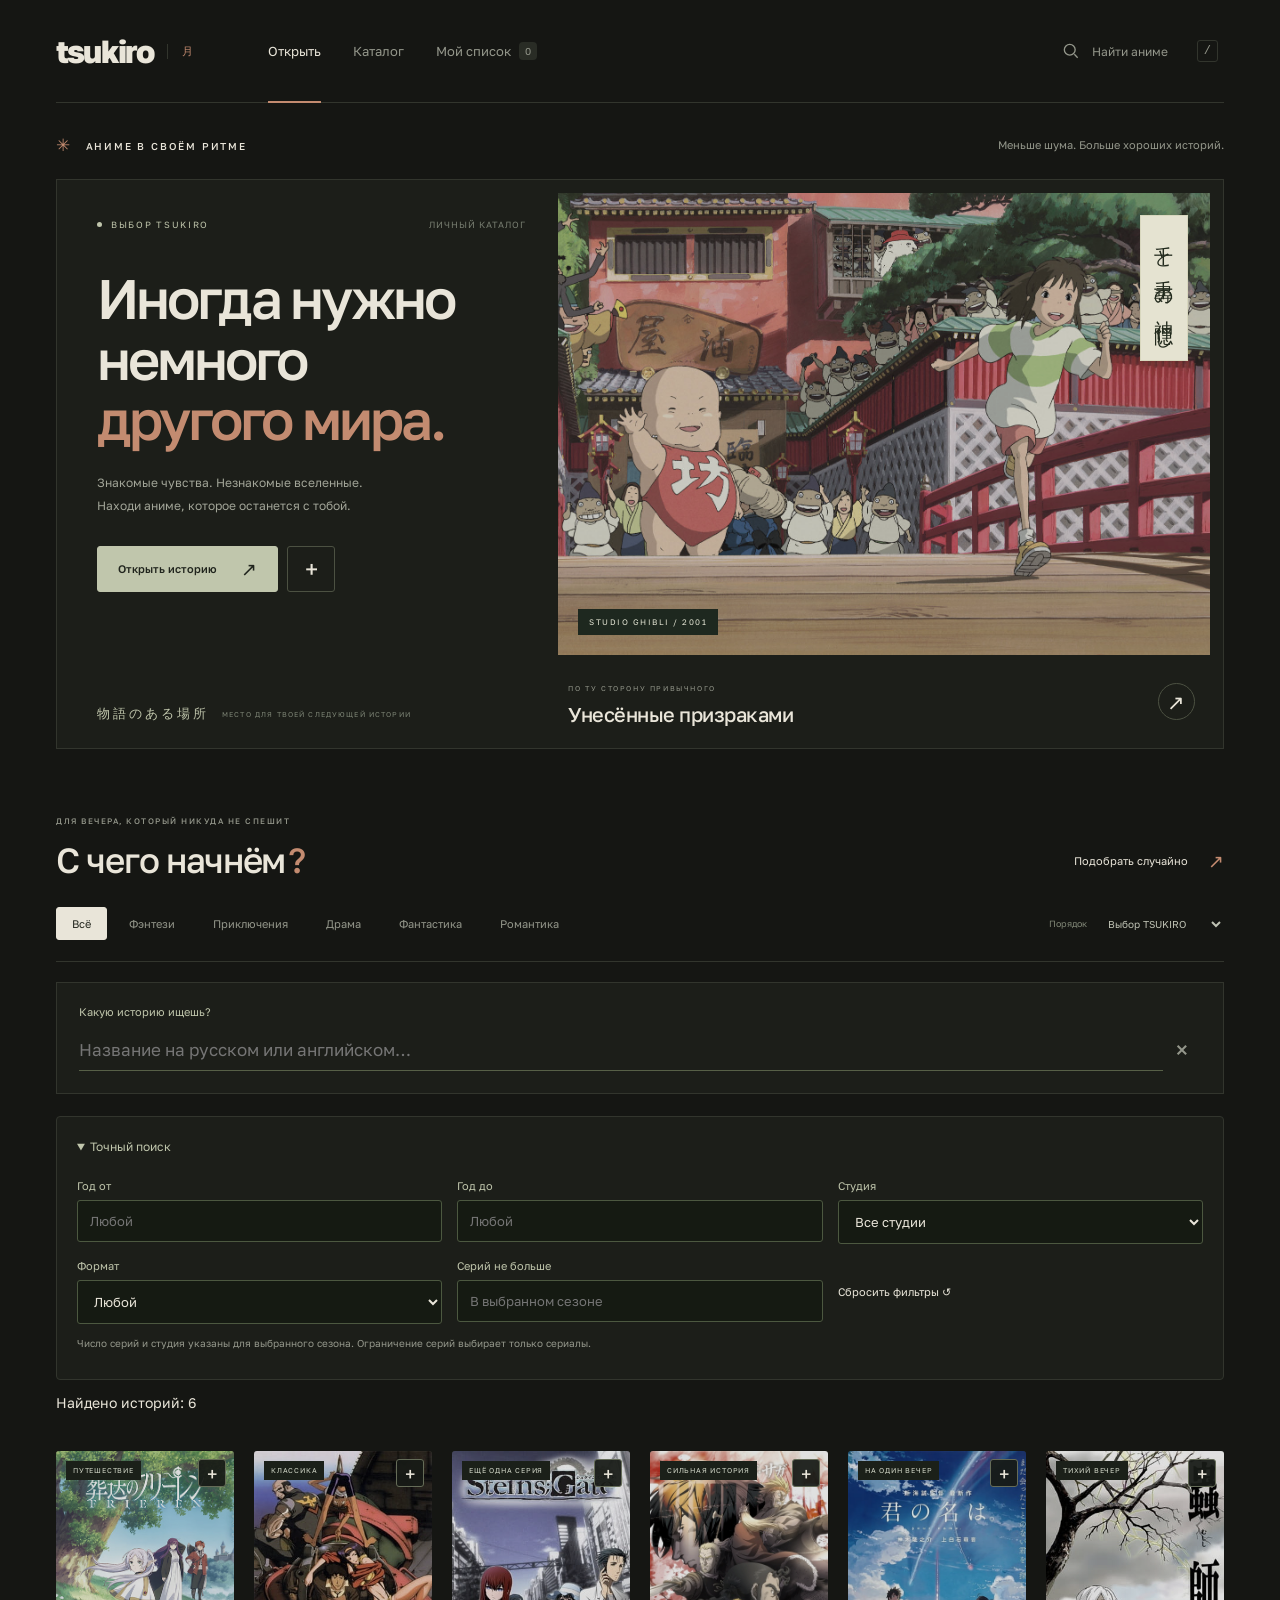
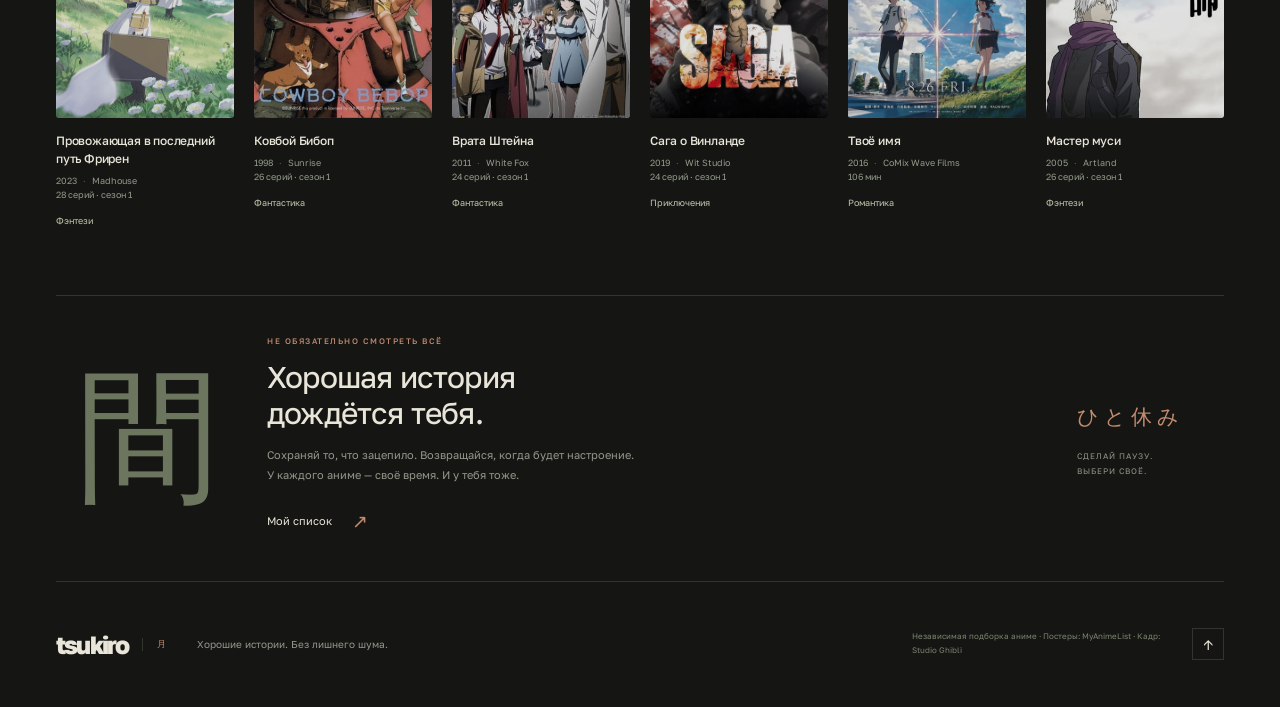
==== draft/index.html @ c8765a75 "Add standalone Tsukiro draft with library, filters and anime details" ====
<!doctype html>
<html lang="ru">
<!-- Tsukiro: автономный файл. CSS, JavaScript, шрифты и изображения встроены. -->
<head>
  <meta charset="UTF-8"><meta name="viewport" content="width=device-width, initial-scale=1">
  <meta name="theme-color" content="#151613">
  <title>Tsukiro — твоя следующая история</title>
  <meta name="description" content="Аниме в своём ритме. Открывай истории, выбирай по настроению и сохраняй то, к чему хочется вернуться.">
  <link rel="icon" href="[data-uri]" type="image/svg+xml">
  <style>
/* cyrillic-ext */
@font-face {
  font-family: 'Golos Text';
  font-style: normal;
  font-weight: 400 900;
  font-display: swap;
  src: url([data-uri]) format('woff2');
  unicode-range: U+0460-052F, U+1C80-1C8A, U+20B4, U+2DE0-2DFF, U+A640-A69F, U+FE2E-FE2F;
}
/* cyrillic */
@font-face {
  font-family: 'Golos Text';
  font-style: normal;
  font-weight: 400 900;
  font-display: swap;
  src: url([data-uri]) format('woff2');
  unicode-range: U+0301, U+0400-045F, U+0490-0491, U+04B0-04B1, U+2116;
}
/* latin-ext */
@font-face {
  font-family: 'Golos Text';
  font-style: normal;
  font-weight: 400 900;
  font-display: swap;
  src: url([data-uri]) format('woff2');
  unicode-range: U+0100-02BA, U+02BD-02C5, U+02C7-02CC, U+02CE-02D7, U+02DD-02FF, U+0304, U+0308, U+0329, U+1D00-1DBF, U+1E00-1E9F, U+1EF2-1EFF, U+2020, U+20A0-20AB, U+20AD-20C4, U+2113, U+2C60-2C7F, U+A720-A7FF;
}
/* latin */
@font-face {
  font-family: 'Golos Text';
  font-style: normal;
  font-weight: 400 900;
  font-display: swap;
  src: url([data-uri]) format('woff2');
  unicode-range: U+0000-00FF, U+0131, U+0152-0153, U+02BB-02BC, U+02C6, U+02DA, U+02DC, U+0304, U+0308, U+0329, U+2000-206F, U+20AC, U+2122, U+2191, U+2193, U+2212, U+2215, U+FEFF, U+FFFD;
}

:root{color-scheme:dark;--bg:#151613;--panel:#1c1e19;--cream:#e9e5d9;--muted:#94978b;--line:#32352d;--accent:#c38b70;--sage:#c0c6ac}*{box-sizing:border-box}html{scroll-behavior:smooth;scroll-padding-top:28px}body{margin:0;background:var(--bg);color:var(--cream);font-family:'Golos Text',Arial,sans-serif;font-size:14px;-webkit-font-smoothing:antialiased}button,input,select{font:inherit}button,a,input,select{-webkit-tap-highlight-color:transparent}button,a{touch-action:manipulation}button{cursor:pointer}a{color:inherit;text-decoration:none}button{color:inherit}button:disabled{cursor:default}button:focus-visible,a:focus-visible,input:focus-visible,select:focus-visible{outline:2px solid var(--accent);outline-offset:5px}button{border:0}svg{width:20px;height:20px}.wrap{width:min(1400px,calc(100% - 112px));margin-inline:auto}.header{height:103px;display:flex;align-items:center;gap:74px;border-bottom:1px solid var(--line)}.logo{font-size:32px;font-weight:800;letter-spacing:-1.8px;display:inline-flex;align-items:center;gap:14px;white-space:nowrap}.logo-mark{font-size:11px;letter-spacing:1px;color:var(--accent);border-left:1px solid var(--line);padding-left:14px;font-weight:400}.header nav{display:flex;gap:32px;height:100%;align-items:center}.nav-link{height:100%;display:flex;align-items:center;gap:8px;position:relative;color:var(--muted);font-size:13px}.nav-link.active{color:var(--cream)}.nav-link.active:after{content:'';height:2px;background:var(--accent);position:absolute;bottom:-1px;left:0;right:0}.nav-link:hover{color:var(--cream)}#saved-count{font-size:10px;min-width:18px;height:18px;background:#292c25;display:grid;place-items:center;border-radius:4px}.search-trigger{margin-left:auto;background:none;color:var(--muted);display:flex;align-items:center;gap:11px;font-size:12px}.search-trigger kbd{font:12px monospace;padding:3px 6px;border:1px solid var(--line);border-radius:3px;margin-left:18px}.intro{display:flex;justify-content:space-between;align-items:center;padding:31px 0 24px}.eyebrow{font-size:10px;letter-spacing:1.8px;font-weight:500;margin:0}.small-star{color:var(--accent);font-size:17px;vertical-align:-1px;margin-right:9px}.intro-aside{font-size:11px;color:var(--muted);margin:0}.hero{display:grid;grid-template-columns:43% 57%;border:1px solid var(--line);background:var(--panel);min-height:570px}.hero-copy{padding:39px 32px 25px 40px;display:flex;flex-direction:column}.hero-label{font-size:9px;letter-spacing:1.7px;display:flex;align-items:center;gap:9px;color:var(--sage)}.dot{width:5px;height:5px;background:var(--sage);border-radius:50%}.edition{margin-left:auto;color:#777d70;font-size:9px;letter-spacing:1px}h1{font-size:clamp(39px,4.35vw,67px);line-height:1.09;letter-spacing:-3.1px;font-weight:550;margin:38px 0 22px}h1 em{font-style:normal;color:var(--accent);white-space:nowrap}.hero-desc{font-size:12px;line-height:1.9;color:#a2a598;margin:0 0 28px}.hero-actions{display:flex;gap:9px}.button{display:inline-flex;align-items:center;justify-content:center;gap:24px;padding:15px 20px;border:1px solid #4c5142;background:transparent;font-size:11px;font-weight:550;border-radius:3px;min-height:46px;transition:background .18s,transform .18s}.button:hover{background:#303429}.button.primary{background:var(--sage);color:#20241d;border-color:var(--sage)}.button.primary:hover{background:#d2d8c1;transform:translateY(-1px)}.button span{font-size:19px;font-weight:400;line-height:0}.button.square{width:48px;padding:0;font-size:24px;font-weight:400}.save-button.saved{color:var(--sage);border-color:var(--sage);background:#292f23}.hero-foot{margin-top:auto;padding-top:34px;display:flex;align-items:center;gap:13px;color:#7e8576;font-size:7px;letter-spacing:1.15px}.vertical-jp{color:var(--sage);font-size:13px;letter-spacing:3px;white-space:nowrap}.hero-art{padding:13px 13px 0 0;min-width:0;display:flex;flex-direction:column}.art-frame{position:relative;flex:1;min-height:405px;overflow:hidden;background:#3e4c36}.art-frame>img{width:100%;height:100%;position:absolute;inset:0;object-fit:cover;object-position:61% center;filter:saturate(.66) brightness(.85)}.art-stamp{position:absolute;top:22px;right:22px;writing-mode:vertical-rl;font-family:serif;font-size:19px;letter-spacing:6px;padding:15px 10px;background:#e5e3d1;color:#222a1d;border:1px solid #d8d7be}.art-number{position:absolute;bottom:20px;left:20px;background:#1e281f;color:#e5e6d5;font-size:8px;padding:8px 11px;letter-spacing:1.5px}.feature-caption{min-height:93px;display:flex;align-items:center;justify-content:space-between;padding:17px 15px 17px 10px}.overline{font-size:7px;letter-spacing:1.6px;color:var(--muted)}.feature-caption h2{font-size:20px;letter-spacing:-.5px;font-weight:500;margin:8px 0 0}.round-button{width:37px;height:37px;border:1px solid #4c5142;border-radius:50%;background:transparent;font-size:21px}.round-button:hover{background:var(--sage);color:var(--bg)}.catalog-section{padding-top:67px;scroll-margin-top:20px}.section-heading{display:flex;align-items:flex-end;justify-content:space-between;gap:16px}.muted{color:var(--muted);font-size:8px;letter-spacing:1.5px}.section-heading h2{font-size:35px;letter-spacing:-1.3px;font-weight:500;margin:13px 0 0}.accent{color:var(--accent);margin-left:3px}.text-button{display:inline-flex;align-items:center;gap:20px;background:none;font-size:11px;padding:9px 0}.text-button span{font-size:19px;color:var(--accent)}.text-button:hover{color:var(--accent)}.catalog-tools{display:flex;align-items:center;justify-content:space-between;border-bottom:1px solid var(--line);padding:26px 0 21px;gap:15px}.filters{display:flex;gap:6px;flex-wrap:wrap}.filter{background:transparent;padding:9px 15px;border:1px solid transparent;color:var(--muted);font-size:11px;border-radius:3px}.filter:hover{color:var(--cream);background:#25281f}.filter.selected{background:var(--cream);color:#24271f;border-color:var(--cream)}.sort{color:#818777;font-size:9px;display:flex;align-items:center;gap:9px;white-space:nowrap}.sort select{color:#bfc2b4;background:var(--bg);border:0;font-size:10px;padding:8px;max-width:150px}.anime-grid{display:grid;grid-template-columns:repeat(6,minmax(0,1fr));gap:20px;padding-top:26px}.anime-card{min-width:0;position:relative}.poster-button{display:block;width:100%;padding:0;position:relative;overflow:hidden;aspect-ratio:2/3;background:#272b24;border-radius:3px;text-align:left}.poster-button img{width:100%;height:100%;object-fit:cover;display:block;filter:saturate(.73) brightness(.88);transition:filter .25s,transform .4s}.poster-button:hover img{filter:saturate(.95) brightness(1);transform:scale(1.035)}.poster-label{position:absolute;left:10px;top:10px;background:#1b2019;color:#d7dccd;padding:5px 7px;font-size:7px;letter-spacing:.8px;pointer-events:none}.card-save{position:absolute;right:8px;top:8px;width:28px;height:28px;background:#171b16eF;color:var(--cream);border:1px solid #656c58;border-radius:3px;font-size:19px;display:grid;place-items:center;line-height:1}.card-save.saved{background:var(--sage);color:var(--bg);border-color:var(--sage)}.card-title{display:block;background:none;padding:0;margin-top:14px;text-align:left;font-size:12px;line-height:1.5;font-weight:500;letter-spacing:-.2px}.card-title:hover{color:var(--accent)}.card-meta{margin:6px 0 0;color:#929989;font-size:9px;line-height:1.6}.card-meta span{margin:0 6px;color:#525b48}.slow-section{border-top:1px solid var(--line);border-bottom:1px solid var(--line);margin-top:65px;display:flex;align-items:center;padding:40px 20px;gap:47px}.slow-symbol{font-family:serif;font-size:144px;line-height:1;color:#6c765e;font-weight:400}.slow-copy .eyebrow{font-size:8px;color:var(--accent);letter-spacing:1.5px}.slow-copy h2{font-weight:450;font-size:30px;line-height:1.22;letter-spacing:-.8px;margin:13px 0}.slow-copy p:not(.eyebrow){color:var(--muted);font-size:11px;line-height:1.8}.slow-copy .text-button{margin-top:4px}.slow-note{margin-left:auto;font-size:8px;line-height:1.9;letter-spacing:1px;color:var(--muted);padding-right:20px}.slow-note span{display:block;color:var(--accent);font-size:21px;letter-spacing:5px;margin-bottom:12px}.footer{min-height:125px;display:flex;align-items:center;gap:30px}.footer .logo{font-size:25px}.footer .logo-mark{font-size:9px}.footer p{color:var(--muted);font-size:10px}.footer-note{margin-left:auto;font-size:8px;line-height:1.7;color:#7d8472;max-width:250px}.back-top{border:1px solid var(--line);width:32px;height:32px;display:grid;place-items:center}.search-panel{margin-top:20px;padding:22px;background:var(--panel);border:1px solid var(--line)}.search-panel label{display:block;font-size:11px;color:var(--sage);margin-bottom:10px}.search-field{display:flex}.search-field input{width:100%;min-width:0;background:transparent;color:var(--cream);border:0;border-bottom:1px solid #576047;padding:9px 0;font-size:17px}.search-field button{background:transparent;color:var(--muted);font-size:25px;padding:6px 12px}.empty-state{text-align:center;padding:55px 20px;color:var(--muted)}.empty-state>span{font-family:serif;font-size:40px;color:var(--accent)}.empty-state h3{font-size:21px;font-weight:500;color:var(--cream)}.empty-state p{font-size:13px;margin-bottom:25px}.sr-only{position:absolute;width:1px;height:1px;padding:0;margin:-1px;overflow:hidden;clip:rect(0,0,0,0);white-space:nowrap;border:0}dialog{padding:0;background:#20231c;color:var(--cream);border:1px solid #4c5540;border-radius:6px;width:min(800px,calc(100% - 32px));max-height:90dvh;overflow:auto}dialog::backdrop{background:#080b09dc;backdrop-filter:blur(5px)}.dialog-close{position:absolute;right:12px;top:12px;width:32px;height:32px;border-radius:50%;background:#151a12;color:var(--cream);font-size:24px;z-index:2}.detail-layout{display:grid;grid-template-columns:35% 65%}.detail-layout>img{width:100%;height:100%;min-height:450px;object-fit:cover}.detail-copy{padding:43px 30px 30px}.detail-copy .eyebrow{font-size:9px;color:var(--accent);line-height:1.8}.detail-copy h2{font-size:30px;letter-spacing:-1px;line-height:1.15;margin:16px 0 8px;font-weight:500}.detail-original{font-size:11px;color:var(--muted);margin-bottom:20px}.detail-genres{display:flex;gap:6px;flex-wrap:wrap}.detail-genres span{border:1px solid #49533d;border-radius:3px;padding:5px 7px;font-size:9px;color:var(--sage)}#detail-description{font-size:13px;line-height:1.85;color:#bcc2af}.detail-studio{font-size:10px;color:var(--muted);margin-bottom:24px}.detail-note{font-size:9px;line-height:1.6;color:var(--muted);margin:20px 0 0}.toast{position:fixed;bottom:28px;left:50%;transform:translate(-50%,20px);background:var(--cream);color:var(--bg);padding:13px 23px;border-radius:4px;font-size:12px;z-index:5;opacity:0;pointer-events:none;transition:opacity .2s,transform .2s;text-align:center;max-width:calc(100% - 32px);width:max-content}.toast.visible{opacity:1;transform:translate(-50%,0)}[hidden]{display:none!important}
@media(min-width:1600px){h1{font-size:67px}.hero{min-height:615px}.hero-copy{padding:45px}.art-frame{min-height:480px}}
@media(max-width:1150px){.wrap{width:calc(100% - 64px)}.header{gap:40px}.hero{grid-template-columns:45% 55%;min-height:525px}.hero-copy{padding:30px 24px}h1{font-size:45px;letter-spacing:-2px}.art-frame{min-height:390px}.anime-grid{gap:14px}.filter{padding-inline:10px}.sort>select{max-width:135px}.hero-foot{font-size:6px}.feature-caption h2{font-size:17px}}
@media(max-width:900px){.header{gap:30px;height:85px}.header nav{gap:22px}.search-trigger span,.search-trigger kbd{display:none}.hero{grid-template-columns:1fr 1fr;min-height:480px}.hero-copy{padding:26px 22px}h1{font-size:36px;letter-spacing:-1.7px;margin-top:34px}.hero-desc{font-size:11px}.hero-foot>span:last-child{display:none}.art-frame{min-height:365px}.feature-caption h2{font-size:14px}.art-stamp{font-size:15px;right:15px;top:15px}.feature-caption{padding:12px 5px}.overline{font-size:6px}.anime-grid{grid-template-columns:repeat(3,minmax(0,1fr));gap:27px 18px}.card-title{font-size:14px}.card-meta{font-size:10px}.sort{display:none}.catalog-section{padding-top:50px}.slow-note{display:none}.footer{gap:20px}.footer-note{font-size:7px;max-width:180px}}
@media(max-width:600px){.wrap{width:calc(100% - 36px)}.header{height:76px;gap:0;justify-content:space-between}.logo{font-size:27px;gap:8px}.logo-mark{font-size:8px;padding-left:8px}.header nav{gap:16px}.nav-link{font-size:10px;gap:5px}#saved-count{height:16px;min-width:16px;font-size:9px}.header .logo-mark{display:none}.search-trigger{margin-left:0;padding:6px}.search-trigger svg{width:18px}.intro{padding:24px 0 18px}.intro .eyebrow{font-size:8px;letter-spacing:1px}.intro-aside{display:none}.hero{display:flex;flex-direction:column;min-height:0}.hero-copy{padding:25px 25px 26px}.hero-label{font-size:8px}h1{font-size:48px;letter-spacing:-2.4px;line-height:1.05;margin:26px 0 20px}.hero-desc{font-size:12px;margin-bottom:23px}.hero-desc br{display:none}.hero-foot{display:none}.hero-art{padding:0 10px}.art-frame{min-height:260px;aspect-ratio:1.2;flex:none}.art-frame>img{object-position:65% center}.feature-caption{min-height:80px;padding-inline:6px}.feature-caption h2{font-size:16px;margin-top:6px}.overline{font-size:6px}.art-stamp{font-size:14px;padding:10px 7px;letter-spacing:4px}.art-number{font-size:6px;bottom:14px;left:14px}.catalog-section{padding-top:43px}.section-heading{align-items:center}.section-heading h2{font-size:29px}.section-heading .eyebrow{font-size:6px;letter-spacing:1px}.section-heading .text-button{font-size:0;gap:0}.section-heading .text-button span{border:1px solid var(--line);border-radius:50%;width:33px;height:33px;display:grid;place-items:center}.catalog-tools{padding:20px 0 16px}.filters{gap:3px}.filter{font-size:10px;padding:8px 9px}.anime-grid{grid-template-columns:repeat(2,minmax(0,1fr));gap:26px 14px;padding-top:21px}.card-title{font-size:12px}.card-meta{font-size:9px}.poster-label{font-size:6px;left:8px;top:9px}.slow-section{gap:20px;padding:30px 0;margin-top:44px}.slow-symbol{font-size:80px;align-self:flex-start;padding-top:30px}.slow-copy .eyebrow{font-size:6px;letter-spacing:1px}.slow-copy h2{font-size:26px}.slow-copy p:not(.eyebrow){font-size:10px}.slow-copy p br{display:none}.footer{padding-block:25px;gap:14px;min-height:130px;flex-wrap:wrap}.footer .logo{font-size:25px}.footer p{font-size:9px;margin-left:auto}.footer-note{order:3;max-width:260px;width:calc(100% - 45px);margin-left:0;font-size:8px}.back-top{order:4;margin-left:auto}.detail-layout{display:block}.detail-layout>img{height:200px;min-height:0;object-position:center 30%}.detail-copy{padding:25px}.detail-copy h2{font-size:27px}.detail-copy .button{width:100%}.search-field input{font-size:14px}.search-panel{padding:16px}}
@media(max-width:600px){h1{font-size:clamp(30px,9vw,48px)}}
@media(prefers-reduced-motion:reduce){html{scroll-behavior:auto}*,*::before,*::after{transition:none!important}}

@media(max-width:600px){.header .logo{font-size:25px;letter-spacing:-1.2px}}
  .advanced{margin-top:22px;border:1px solid var(--line);background:var(--panel);padding:17px 20px;border-radius:4px}.advanced summary{cursor:pointer;font-size:12px;color:var(--sage);padding:5px 0}.advanced summary span{font-size:10px;color:var(--muted);margin-left:10px}.advanced-grid{display:grid;grid-template-columns:repeat(3,minmax(0,1fr));gap:15px;margin-top:20px}label{font-size:11px;color:var(--sage)}.advanced label,.personal label{display:flex;flex-direction:column;gap:8px}input[type=number],.advanced select,.personal select,.random-content select,.personal textarea{background:#151a12;border:1px solid #4c5840;border-radius:3px;color:var(--cream);padding:12px;min-width:0;width:100%;font-size:13px}input,select,textarea{font:inherit}.field-help{font-size:10px;line-height:1.8;color:var(--muted)}.library-tabs{display:flex;flex-wrap:wrap;gap:7px;padding:22px 0 0}.library-tab{border:1px solid var(--line);padding:10px 13px;font-size:11px;border-radius:4px;background:none;color:var(--muted)}.library-tab.active{background:var(--sage);color:var(--bg);border-color:var(--sage)}.card-personal{display:flex;align-items:center;justify-content:space-between;gap:4px;margin-top:9px;font-size:9px;color:var(--sage);min-height:18px}.card-personal .personal-rating{color:var(--accent);white-space:nowrap}.card-note-mark{font-size:9px;color:var(--muted)}#detail-dialog{width:min(1030px,calc(100% - 32px));padding-bottom:25px}#detail-dialog .detail-layout{grid-template-columns:32% 68%}#detail-dialog .detail-layout>img{max-height:690px;object-position:50% 20%}.detail-copy{padding-top:35px}.detail-copy h2{font-size:31px}.personal{border-top:1px solid #4c5840;padding-top:17px;margin-top:22px}.personal h3,.detail-extra h3{font-size:17px;font-weight:500;margin:0 0 18px}.personal-selects{display:grid;grid-template-columns:1fr 1fr;gap:13px;margin-bottom:17px}.personal textarea{resize:vertical;min-height:100px;line-height:1.7}.note-meta{display:flex;justify-content:space-between;gap:10px;font-size:9px;line-height:1.6;color:var(--muted);margin-top:8px}.detail-extra{border-top:1px solid #4c5840;margin:0 30px;padding-top:26px;display:grid;grid-template-columns:1fr 1.1fr;gap:30px}.characters{display:grid;gap:10px}.character{padding:12px;border:1px solid #3e4934;border-radius:3px}.character strong{font-size:12px;font-weight:500;display:block;margin-bottom:6px}.character p{font-size:11px;color:var(--muted);margin:0;line-height:1.7}.detail-extra ol{font-size:12px;line-height:1.9;padding-left:19px;margin-top:16px}.detail-extra li{padding-left:3px;margin-bottom:12px}#detail-dialog>.detail-note{margin:24px 30px 0}#random-dialog{width:min(650px,calc(100% - 32px))}.random-content{padding:40px 30px 30px}.random-content h2{font-size:30px;font-weight:500;letter-spacing:-.7px;margin:16px 0}.random-content .eyebrow{font-size:8px;color:var(--accent)}.random-grid{grid-template-columns:1fr 1fr;margin-bottom:22px}.random-grid label{display:flex;flex-direction:column;gap:8px}.check-label{display:flex;align-items:center;gap:10px;margin-top:15px;line-height:1.6;font-size:12px}.check-label input{accent-color:var(--sage);width:17px;height:17px;flex-shrink:0}.random-count{font-size:12px;line-height:1.8;margin:25px 0;color:var(--sage)}.random-actions{display:flex;gap:20px;align-items:center;flex-wrap:wrap}.button:disabled{opacity:.45;transform:none!important}.mobile-nav{display:none}.catalog-section:focus{outline:none}.filter-warning{color:var(--accent)}@media(max-width:850px){.advanced-grid{grid-template-columns:1fr 1fr}#detail-dialog .detail-layout{grid-template-columns:1fr 1.7fr}.detail-copy{padding:30px 23px}.detail-copy h2{font-size:26px}.personal-selects{grid-template-columns:1fr}.detail-extra{margin:0 23px;gap:24px}}@media(max-width:600px){body{padding-bottom:calc(78px + env(safe-area-inset-bottom))}.header nav{display:none}.header{justify-content:space-between;min-height:72px;height:72px}.search-trigger{margin-left:auto}.mobile-nav{position:fixed;bottom:0;left:0;right:0;z-index:4;display:grid;grid-template-columns:repeat(4,1fr);border-top:1px solid #4a553d;background:#1c2118;padding:8px 8px calc(8px + env(safe-area-inset-bottom));min-height:65px}.mobile-nav a,.mobile-nav button{font-size:10px;line-height:1.4;padding:4px;color:#a8b399;background:none;border:0;display:flex;flex-direction:column;align-items:center;justify-content:center;gap:4px;min-height:48px}.mobile-nav span{font-size:22px;line-height:1}.mobile-nav .active{color:var(--cream);background:#2b3523;border-radius:4px}.advanced{padding:13px}.advanced-grid{gap:12px}.advanced-grid .text-button{font-size:10px}input[type=number],.advanced select,.personal select,.random-content select,.personal textarea{font-size:16px;min-height:44px}.search-field input{font-size:16px}.library-tabs{flex-wrap:nowrap;overflow-x:auto;padding-bottom:8px;scrollbar-width:thin}.library-tab{white-space:nowrap;flex-shrink:0;min-height:42px}.anime-card .card-save{width:36px;height:36px;font-size:23px}.card-personal{font-size:9px;flex-wrap:wrap}#detail-dialog .detail-layout{display:block}#detail-dialog .detail-layout>img{height:230px;min-height:0;object-position:center 30%}.personal-selects{grid-template-columns:1fr 1fr}.detail-copy{padding:25px 20px}.detail-extra{grid-template-columns:1fr;margin:0 20px;gap:25px}.detail-copy h2{font-size:28px}.dialog-close{width:40px;height:40px;font-size:28px}.random-content{padding:40px 22px 25px}.random-content h2{font-size:27px}.random-grid{gap:13px}.random-grid label{font-size:10px}.random-actions .button{width:100%}.random-actions .text-button{width:100%;justify-content:center}.toast{bottom:calc(85px + env(safe-area-inset-bottom));z-index:20}.footer{padding-bottom:20px}.hero-actions .button{min-height:48px}.section-heading .text-button{font-size:0}}

</style>

</head>
<body>
  <header class="header wrap">
    <a href="#" class="logo" aria-label="TSUKIRO — на главную">tsukiro<span class="logo-mark">月</span></a>
    <nav aria-label="Основная навигация"><a href="#discover" class="nav-link active" data-nav="discover">Открыть</a><a href="#catalog" class="nav-link" data-nav="catalog">Каталог</a><a href="#saved" class="nav-link" data-nav="saved">Мой список <span id="saved-count">0</span></a></nav>
    <button class="search-trigger" id="open-search" aria-label="Поиск по каталогу"><svg viewBox="0 0 24 24" fill="none" stroke="currentColor" stroke-width="1.6"><circle cx="10.5" cy="10.5" r="6.5"/><path d="m16 16 4 4"/></svg><span>Найти аниме</span><kbd>/</kbd></button>
  </header>
  <main class="wrap">
    <section class="intro" id="discover"><p class="eyebrow"><span class="small-star">✳</span> АНИМЕ В СВОЁМ РИТМЕ</p><p class="intro-aside">Меньше шума. Больше хороших историй.</p></section>
    <section class="hero" aria-labelledby="hero-title">
      <div class="hero-copy"><div class="hero-label"><span class="dot"></span> ВЫБОР TSUKIRO <span class="edition">ЛИЧНЫЙ КАТАЛОГ</span></div><h1 id="hero-title">Иногда нужно<br>немного<br><em>другого мира.</em></h1><p class="hero-desc">Знакомые чувства. Незнакомые вселенные.<br>Находи аниме, которое останется с тобой.</p><div class="hero-actions"><button class="button primary" data-detail="spirited">Открыть историю <span>↗</span></button><button class="button square save-button" data-save="spirited" aria-label="Сохранить «Унесённые призраками»" aria-pressed="false">+</button></div><div class="hero-foot"><span class="vertical-jp" lang="ja">物語のある場所</span><span>МЕСТО ДЛЯ ТВОЕЙ СЛЕДУЮЩЕЙ ИСТОРИИ</span></div></div>
      <div class="hero-art"><div class="art-frame"><img id="hero-image" alt="Тихиро бежит по красному мосту в мире духов" fetchpriority="high"><span class="art-stamp" lang="ja">千と千尋の神隠し</span><span class="art-number">STUDIO GHIBLI / 2001</span></div><div class="feature-caption"><div><span class="overline">ПО ТУ СТОРОНУ ПРИВЫЧНОГО</span><h2>Унесённые призраками</h2></div><button class="round-button" data-detail="spirited" aria-label="Об аниме «Унесённые призраками»">↗</button></div></div>
    </section>
    <section class="catalog-section" id="catalog" aria-labelledby="catalog-title">
      <div class="section-heading"><div><p class="eyebrow muted" id="catalog-eyebrow">ДЛЯ ВЕЧЕРА, КОТОРЫЙ НИКУДА НЕ СПЕШИТ</p><h2 id="catalog-title">С чего начнём<span class="accent">?</span></h2></div><button class="text-button" id="random-pick">Подобрать случайно <span>↗</span></button></div>
      <div class="catalog-tools"><div class="filters" role="group" aria-label="Фильтр по жанрам"><button class="filter selected" data-filter="all" aria-pressed="true">Всё</button><button class="filter" data-filter="Фэнтези" aria-pressed="false">Фэнтези</button><button class="filter" data-filter="Приключения" aria-pressed="false">Приключения</button><button class="filter" data-filter="Драма" aria-pressed="false">Драма</button><button class="filter" data-filter="Фантастика" aria-pressed="false">Фантастика</button><button class="filter" data-filter="Романтика" aria-pressed="false">Романтика</button></div><label class="sort">Порядок <select id="sort" aria-label="Сортировка каталога"><option value="editorial">Выбор TSUKIRO</option><option value="newest">Сначала новые</option><option value="oldest">Сначала классика</option><option value="title">По алфавиту</option></select></label></div>
      <div class="search-panel" id="search-panel"><label for="search">Какую историю ищешь?</label><div class="search-field"><input id="search" type="search" placeholder="Название на русском или английском…" autocomplete="off"><button id="close-search" aria-label="Закрыть и очистить поиск">×</button></div></div>
<details class="advanced" open><summary>Точный поиск <span id="active-filters"></span></summary><div class="advanced-grid"><label>Год от<input type="number" id="year-from" min="1900" max="2100" placeholder="Любой"></label><label>Год до<input type="number" id="year-to" min="1900" max="2100" placeholder="Любой"></label><label>Студия<select id="studio"><option value="">Все студии</option></select></label><label>Формат<select id="format"><option value="">Любой</option><option>Сериал</option><option>Фильм</option></select></label><label>Серий не больше<input type="number" id="max-episodes" min="1" max="2000" placeholder="В выбранном сезоне"></label><button class="text-button" id="clear-all">Сбросить фильтры ↺</button></div><p class="field-help" id="filter-warning" role="status">Серии и студия указаны для выбранного сезона.</p></details><div class="library-tabs" id="library-tabs" role="group" aria-label="Статусы просмотра" hidden></div>
      <p id="result-count" class="sr-only" role="status"></p><div class="anime-grid" id="anime-grid"></div>
      <div class="empty-state" id="empty-state" hidden><span>余白</span><h3 id="empty-title">Пока ничего не нашлось</h3><p id="empty-text">Попробуй другое название или жанр.</p><button class="button" id="reset-filters">Показать всё</button></div>
    </section>
    <section class="slow-section" id="slow-section"><div class="slow-symbol" aria-hidden="true">間</div><div class="slow-copy"><p class="eyebrow">НЕ ОБЯЗАТЕЛЬНО СМОТРЕТЬ ВСЁ</p><h2>Хорошая история<br>дождётся тебя.</h2><p>Сохраняй то, что зацепило. Возвращайся, когда будет настроение.<br>У каждого аниме — своё время. И у тебя тоже.</p><a href="#saved" class="text-button">Мой список <span>↗</span></a></div><div class="slow-note"><span>ひと休み</span>СДЕЛАЙ ПАУЗУ.<br>ВЫБЕРИ СВОЁ.</div></section>
  </main>
  <footer class="footer wrap"><a href="#" class="logo">tsukiro<span class="logo-mark">月</span></a><p>Хорошие истории. Без лишнего шума.</p><span class="footer-note">Независимая подборка аниме · Постеры: MyAnimeList · Кадр: Studio Ghibli</span><a href="#" class="back-top" aria-label="Наверх">↑</a></footer>
<dialog id="detail-dialog" aria-labelledby="detail-title"><button class="dialog-close" id="close-detail" aria-label="Закрыть описание">×</button><div class="detail-layout"><img id="detail-image" alt=""><div class="detail-copy"><p class="eyebrow" id="detail-meta"></p><h2 id="detail-title"></h2><p class="detail-original" id="detail-original"></p><div class="detail-genres" id="detail-genres"></div><p id="detail-description"></p><p class="detail-studio" id="detail-studio"></p><div class="personal"><h3>Твоя история с этим аниме</h3><div class="personal-selects"><label>Статус<select id="detail-status"><option value="">Не в списке</option><option value="planned">Хочу посмотреть</option><option value="watching">Смотрю</option><option value="completed">Просмотрено</option><option value="dropped">Брошено</option></select></label><label>Моя оценка<select id="detail-rating"><option value="0">Без оценки</option><option value="1">1 / 10</option><option value="2">2 / 10</option><option value="3">3 / 10</option><option value="4">4 / 10</option><option value="5">5 / 10</option><option value="6">6 / 10</option><option value="7">7 / 10</option><option value="8">8 / 10</option><option value="9">9 / 10</option><option value="10">10 / 10</option></select></label></div><label>Личная заметка<textarea id="detail-note" maxlength="2000" rows="4" placeholder="Что зацепило? О чём хочется вспомнить позже?"></textarea></label><div class="note-meta"><span id="note-save-state" role="status">Заметка сохраняется автоматически</span><span id="note-count">0 / 2000</span></div><p class="field-help">Оценка и заметка добавят тайтл в «Хочу посмотреть», если его ещё нет в списке. Данные хранятся в этом браузере.</p></div></div></div><div class="detail-extra"><section><h3>Персонажи</h3><div id="detail-characters" class="characters"></div></section><section><h3>Сезоны и порядок просмотра</h3><p class="field-help">Маршрут по указанным произведениям; описание без сюжетных спойлеров.</p><ol id="detail-order"></ol><p id="detail-order-note" class="field-help"></p></section></div><p class="detail-note">Tsukiro помогает выбирать истории. Видеоплеера на сайте нет.</p></dialog>
<dialog id="random-dialog" aria-labelledby="random-title"><button class="dialog-close" id="close-random" aria-label="Закрыть случайный выбор">×</button><div class="random-content"><p class="eyebrow">ПУСТЬ ИСТОРИЯ НАЙДЁТ ТЕБЯ</p><h2 id="random-title">Случайность с характером.</h2><p class="field-help">Учитываются текущий поиск, фильтры каталога и раздел «Мой список», если он открыт.</p><div class="advanced-grid random-grid"><label>Формат<select id="random-format"><option value="">Любой</option><option>Сериал</option><option>Фильм</option></select></label><label>Жанр<select id="random-genre"><option value="">Любой</option></select></label><label>Сериал до N серий<input id="random-episodes" type="number" min="1" max="2000" placeholder="Без ограничения"></label><label>Фильм до N минут<input id="random-minutes" type="number" min="1" max="1000" placeholder="Без ограничения"></label></div><label class="check-label"><input type="checkbox" id="random-unseen" checked> Исключить просмотренное и брошенное</label><label class="check-label"><input type="checkbox" id="random-planned"> Только «Хочу посмотреть»</label><p class="random-count" id="random-count" role="status"></p><div class="random-actions"><button class="button primary" id="random-go">Найти историю ↗</button><button class="text-button" id="random-reset">Сбросить условия</button></div></div></dialog>
  <div class="toast" id="toast" role="status"></div>

<nav class="mobile-nav" aria-label="Мобильная навигация"><a href="#discover" data-mobile="discover"><span aria-hidden="true">⌂</span>Главная</a><a href="#catalog" data-mobile="catalog"><span aria-hidden="true">▦</span>Каталог</a><a href="#saved" data-mobile="saved"><span aria-hidden="true">♡</span>Мой список</a><button id="mobile-random"><span aria-hidden="true">⚄</span>Случайно</button></nav><script>
'use strict';
const anime=[{"id":"frieren","title":"Провожающая в последний путь Фрирен","original":"Sousou no Frieren","year":2023,"type":"Сериал","length":"28 серий","studio":"Madhouse","genres":["Фэнтези","Приключения","Драма"],"image":"frieren.jpg","label":"ПУТЕШЕСТВИЕ","description":"Большое приключение закончилось. Но для эльфийки Фрирен, которая живёт сотни лет, всё только начинается: новое путешествие помогает ей понять людей, с которыми она когда-то спасла мир. Неспешная история о памяти, времени и ценности обычных встреч.","episodes":28,"minutes":24,"characters":[["Фрирен","Эльфийка-маг, заново открывающая мир людей."],["Ферн","Молодая волшебница, ученица Фрирен."],["Штарк","Воин и спутник в новом путешествии."]],"order":["«Провожающая в последний путь Фрирен»: первый сезон, 28 серий."],"orderNote":"В подборке представлены сведения первого сезона. Это не полный список последующих релизов."},{"id":"bebop","title":"Ковбой Бибоп","original":"Cowboy Bebop","year":1998,"type":"Сериал","length":"26 серий","studio":"Sunrise","genres":["Фантастика","Приключения","Драма"],"image":"bebop.jpg","label":"КЛАССИКА","description":"Охотники за головами на корабле «Бибоп» скитаются по Солнечной системе. Неудачные задания, джаз и прошлое, от которого невозможно улететь. Космический вестерн с узнаваемым ритмом и тихой меланхолией между перестрелками.","episodes":26,"minutes":24,"characters":[["Спайк Шпигель","Охотник за головами с непростым прошлым."],["Джет Блэк","Бывший полицейский и владелец «Бибопа»."],["Фэй Валентайн","Азартная охотница за головами."],["Эд","Юный компьютерный гений."]],"order":["«Ковбой Бибоп» (1998): 26 серий.","Фильм «Ковбой Бибоп: Достучаться до небес» (2001): дополнительная история."],"orderNote":"Фильм хронологически расположен между 22-й и 23-й сериями; при первом знакомстве его удобно посмотреть после сериала."},{"id":"steins","title":"Врата Штейна","original":"Steins;Gate","year":2011,"type":"Сериал","length":"24 серии","studio":"White Fox","genres":["Фантастика","Драма"],"image":"steins.jpg","label":"ЕЩЁ ОДНА СЕРИЯ","description":"Компания друзей в Акихабаре случайно находит способ отправлять сообщения в прошлое. Забавные эксперименты постепенно превращаются в запутанную историю, где каждое решение меняет чужие жизни. История о времени, выборе и цене второго шанса.","episodes":24,"minutes":24,"characters":[["Ринтаро Окабэ","Основатель лаборатории гаджетов будущего."],["Курису Макисэ","Исследовательница, вовлечённая в эксперименты."],["Маюри Сиина","Подруга детства Окабэ."],["Итару Хасида","Программист и участник лаборатории."]],"order":["«Врата Штейна» (2011): основной сериал, 24 серии.","Дополнительный эпизод 25 и фильм «Зона загрузки дежавю» — по желанию.","Для альтернативной ветки: эпизод 23β оригинального сериала, затем «Врата Штейна 0» (2018), 23 серии."],"orderNote":"«Врата Штейна 0» — альтернативная ветка событий, а не обычный следующий сезон. Начинай с сериала 2011 года."},{"id":"vinland","title":"Сага о Винланде","original":"Vinland Saga","year":2019,"type":"Сериал","length":"24 серии · сезон 1","studio":"Wit Studio","genres":["Приключения","Драма"],"image":"vinland.jpg","label":"СИЛЬНАЯ ИСТОРИЯ","description":"Молодой Торфинн оказывается среди викингов и живёт мечтой о мести. За суровым миром сражений постепенно открываются вопросы о свободе, смысле силы и земле без войны. Историческая драма о долгом пути к самому себе.","episodes":24,"minutes":24,"characters":[["Торфинн","Юный воин, ищущий свой путь."],["Аскеладд","Предводитель отряда викингов."],["Кнуд","Датский принц."]],"order":["«Сага о Винланде»: сезон 1 (2019), 24 серии, Wit Studio.","«Сага о Винланде»: сезон 2 (2023), 24 серии, MAPPA."],"orderNote":"Фильтры по году, студии и числу серий в этой карточке относятся к первому сезону."},{"id":"your-name","title":"Твоё имя","original":"Kimi no Na wa.","year":2016,"type":"Фильм","length":"106 минут","studio":"CoMix Wave Films","genres":["Романтика","Фэнтези","Драма"],"image":"your-name.jpg","label":"НА ОДИН ВЕЧЕР","description":"Школьница из маленького городка и парень из Токио начинают просыпаться в телах друг друга. Они оставляют записки, спорят и постепенно сближаются. Но расстояние между ними оказывается сложнее, чем кажется. Нежная история о связи, которую трудно объяснить.","episodes":0,"minutes":106,"characters":[["Мицуха Миямидзу","Школьница из небольшого горного городка."],["Таки Татибана","Старшеклассник, живущий в Токио."]],"order":["«Твоё имя» (2016): полнометражный фильм, 106 минут."],"orderNote":"Самостоятельная история. Предварительный просмотр других произведений не требуется."},{"id":"mushishi","title":"Мастер муси","original":"Mushishi","year":2005,"type":"Сериал","length":"26 серий · сезон 1","studio":"Artland","genres":["Фэнтези","Приключения"],"image":"mushishi.jpg","label":"ТИХИЙ ВЕЧЕР","description":"Странник Гинко изучает муси — необычные формы жизни, существующие рядом с людьми. В каждой деревне его ждёт новая встреча и своя тайна. Созерцательные истории о природе, принятии и тонком равновесии живого мира.","episodes":26,"minutes":24,"characters":[["Гинко","Странствующий исследователь муси."],["Адасино","Врач и знакомый Гинко."],["Танъю","Хранительница записей о муси."]],"order":["«Мастер муси»: первый сезон (2005–2006), 26 серий.","Специальный выпуск «Мастер муси» (2014).","«Мастер муси: Следующая глава» (2014): две части, всего 20 серий; дополнительные спецвыпуски — по желанию.","Фильм «Мастер муси: Капли колокольчиков» (2015)."],"orderNote":"Большинство историй самостоятельны. Число серий в фильтрах относится к первому сезону."},{"id":"spirited","title":"Унесённые призраками","original":"Sen to Chihiro no Kamikakushi","year":2001,"type":"Фильм","length":"125 минут","studio":"Studio Ghibli","genres":["Фэнтези","Приключения"],"image":"spirited-away.jpg","label":"ВЫБОР TSUKIRO","description":"По дороге в новый дом Тихиро и её родители попадают в загадочный город. Чтобы спасти семью, девочке предстоит найти работу в купальне для духов, подружиться с необычными существами и не забыть своё имя. Мир Хаяо Миядзаки, в который хочется возвращаться.","episodes":0,"minutes":125,"characters":[["Тихиро Огино","Девочка, оказавшаяся в мире духов."],["Хаку","Загадочный помощник Тихиро."],["Юбаба","Хозяйка купальни для духов."],["Безликий","Молчаливый дух с необычными способностями."]],"order":["«Унесённые призраками» (2001): полнометражный фильм, 125 минут."],"orderNote":"Самостоятельная история Хаяо Миядзаки. Продолжений для понимания сюжета не требуется."}];
const embeddedImages={"bebop.jpg":"[data-uri]","frieren.jpg":"[data-uri]","mushishi.jpg":"[data-uri]","spirited-away.jpg":"[data-uri]","steins.jpg":"[data-uri]","vinland.jpg":"[data-uri]","your-name.jpg":"[data-uri]"};
const $=s=>document.querySelector(s);
const statusLabels={planned:'Хочу посмотреть',watching:'Смотрю',completed:'Просмотрено',dropped:'Брошено'};
const libraryKey='tsukiro-library-v2';
let library=Object.create(null),view='discover',tab='all',genre='all',current=null,lastView='discover',lastRandom=null,timer,storageOK=true;
const fields=['year-from','year-to','studio','format','max-episodes'];
function sanitize(raw){const out=Object.create(null);if(!raw||typeof raw!=='object'||Array.isArray(raw))return out;for(const a of anime){const r=raw[a.id];if(!r||typeof r!=='object')continue;out[a.id]={status:Object.hasOwn(statusLabels,r.status)?r.status:'',rating:Number.isInteger(r.rating)&&r.rating>=0&&r.rating<=10?r.rating:0,note:typeof r.note==='string'?r.note.slice(0,2000):''};}return out;}
try{const raw=localStorage.getItem(libraryKey);if(raw!==null){try{library=sanitize(JSON.parse(raw));}catch{storageOK=false;}}else{let old=[];try{old=JSON.parse(localStorage.getItem('tsukiro-watchlist')||localStorage.getItem('koma-watchlist')||'[]');}catch{}if(Array.isArray(old))for(const id of old)if(anime.some(a=>a.id===id))library[id]={status:'planned',rating:0,note:''};}}catch{storageOK=false;}
function record(id){return library[id]||{status:'',rating:0,note:''};}
function notify(text){$('#toast').textContent=text;$('#toast').classList.add('visible');clearTimeout(timer);timer=setTimeout(()=>$('#toast').classList.remove('visible'),3000);}
function persist(){try{localStorage.setItem(libraryKey,JSON.stringify(library));storageOK=true;}catch{storageOK=false;}return storageOK;}
function mutate(id,patch,auto=false){const old=record(id),next={...old,...patch};if(auto&&!next.status)next.status='planned';library[id]=next;const ok=persist();render();if(current&&current.id===id){$('#detail-status').value=next.status;$('#detail-rating').value=String(next.rating);$('#note-count').textContent=next.note.length+' / 2000';$('#note-save-state').textContent=ok?'Сохранено в этом браузере':'Сохранено в этой вкладке. Браузер ограничил хранение.';}return ok;}
function quickSave(id){const r=record(id),ok=mutate(id,{status:r.status?'':'planned'});notify(ok?(r.status?'Убрано из списка. Оценка и заметка сохранены.':'Добавлено в «Хочу посмотреть»'):'Данные остаются только в этой вкладке.');}
function number(id){const value=$('#'+id).value.trim();return value&&Number.isFinite(Number(value))?Number(value):null;}
function matches(a){const q=$('#search').value.trim().toLocaleLowerCase('ru'),from=number('year-from'),to=number('year-to'),max=number('max-episodes');return (!q||`${a.title} ${a.original}`.toLocaleLowerCase('ru').includes(q))&&(genre==='all'||a.genres.includes(genre))&&(from===null||a.year>=from)&&(to===null||a.year<=to)&&(!$('#studio').value||a.studio===$('#studio').value)&&(!$('#format').value||a.type===$('#format').value)&&(max===null||(a.type==='Сериал'&&a.episodes<=max));}
function candidates(){return anime.filter(a=>matches(a)&&(view!=='saved'||(!!record(a.id).status&&(tab==='all'||record(a.id).status===tab))));}
function hasFilters(){return genre!=='all'||!!$('#search').value||fields.some(id=>$('#'+id).value!=='');}
function updateButtons(){const total=anime.filter(a=>!!record(a.id).status).length;$('#saved-count').textContent=total;document.querySelectorAll('[data-save]').forEach(b=>{const a=anime.find(a=>a.id===b.dataset.save);if(!a)return;const has=!!record(a.id).status;b.textContent=has?'✓':'+';b.classList.toggle('saved',has);b.setAttribute('aria-pressed',String(has));b.setAttribute('aria-label',`${has?'Убрать из списка':'Хочу посмотреть'} «${a.title}»`);});document.querySelectorAll('[data-nav],[data-mobile]').forEach(el=>{const active=(el.dataset.nav||el.dataset.mobile)===view;el.classList.toggle('active',active);if(active)el.setAttribute('aria-current','page');else el.removeAttribute('aria-current');});}
function render(){let list=candidates();if(view==='discover'&&!hasFilters())list=list.filter(a=>a.id!=='spirited');const sort=$('#sort').value;if(sort==='newest')list.sort((a,b)=>b.year-a.year);if(sort==='oldest')list.sort((a,b)=>a.year-b.year);if(sort==='title')list.sort((a,b)=>a.title.localeCompare(b.title,'ru'));$('#anime-grid').innerHTML=list.map(a=>{const r=record(a.id);return `<article class="anime-card"><button class="poster-button" data-detail="${a.id}" aria-label="Об аниме «${a.title}»"><img src="${embeddedImages[a.image]}" alt="Постер аниме «${a.title}»" loading="lazy" width="300" height="450"><span class="poster-label">${a.label}</span></button><button class="card-save" data-save="${a.id}"></button><button class="card-title" data-detail="${a.id}">${a.title}</button><p class="card-meta">${a.year}<span>·</span>${a.studio}<br>${a.type==='Фильм'?a.minutes+' мин':a.episodes+' серий · сезон 1'}</p><div class="card-personal"><span>${r.status?statusLabels[r.status]:a.genres[0]}</span>${r.rating?`<span class="personal-rating">★ ${r.rating}/10</span>`:''}</div>${r.note?'<span class="card-note-mark">✎ Есть личная заметка</span>':''}</article>`;}).join('');$('#result-count').classList.remove('sr-only');$('#result-count').textContent=`Найдено историй: ${list.length}`;$('#empty-state').hidden=list.length>0;const savedEmpty=view==='saved'&&!anime.some(a=>record(a.id).status);$('#empty-title').textContent=savedEmpty?'Твой список начинается с одной истории':'По этим условиям ничего не нашлось';$('#empty-text').textContent=savedEmpty?'Нажми «+» на постере в каталоге.':'Попробуй изменить год, формат или число серий.';$('#catalog-title').innerHTML=view==='saved'?'Мой список<span class="accent">.</span>':view==='catalog'?'Все истории<span class="accent">.</span>':'С чего начнём<span class="accent">?</span>';$('#catalog-eyebrow').textContent=view==='saved'?'СМОТРИ В СВОЁМ РИТМЕ':'ДЛЯ ВЕЧЕРА, КОТОРЫЙ НИКУДА НЕ СПЕШИТ';$('#library-tabs').hidden=view!=='saved';if(view==='saved')$('#library-tabs').innerHTML=[['all','Все'],...Object.entries(statusLabels)].map(([id,label])=>{const count=anime.filter(a=>!!record(a.id).status&&(id==='all'||record(a.id).status===id)).length;return `<button class="library-tab ${tab===id?'active':''}" data-status-tab="${id}" aria-pressed="${tab===id}">${label} · ${count}</button>`;}).join('');document.querySelectorAll('[data-filter]').forEach(b=>{const active=b.dataset.filter===genre;b.classList.toggle('selected',active);b.setAttribute('aria-pressed',String(active));});const count=fields.filter(id=>$('#'+id).value!=='').length;$('#active-filters').textContent=count?'· '+count+' условий':'';const from=number('year-from'),to=number('year-to');$('#filter-warning').textContent=from!==null&&to!==null&&from>to?'Начальный год больше конечного — поменяй диапазон.':'Число серий и студия указаны для выбранного сезона. Ограничение серий выбирает только сериалы.';$('#filter-warning').classList.toggle('filter-warning',from!==null&&to!==null&&from>to);updateButtons();if($('#random-dialog').open)updateRandom();}
function resetFilters(){genre='all';$('#search').value='';for(const id of fields)$('#'+id).value='';$('#sort').value='editorial';render();}
function fillDetail(a){current=a;$('#detail-title').textContent=a.title;$('#detail-original').textContent=a.original;$('#detail-image').src=embeddedImages[a.image];$('#detail-image').alt='Постер аниме «'+a.title+'»';$('#detail-meta').textContent=`${a.year} / ${a.type} / ${a.type==='Фильм'?a.minutes+' минут':a.episodes+' серий · сезон 1'}`;$('#detail-genres').innerHTML=a.genres.map(g=>`<span>${g}</span>`).join('');$('#detail-description').textContent=a.description;$('#detail-studio').textContent=`Студия: ${a.studio}${a.type==='Сериал'?' · около '+a.minutes+' мин/серия':''}`;$('#detail-characters').innerHTML=a.characters.map(([name,desc])=>`<article class="character"><strong>${name}</strong><p>${desc}</p></article>`).join('');$('#detail-order').innerHTML=a.order.map(s=>'<li>'+s+'</li>').join('');$('#detail-order-note').textContent=a.orderNote;const r=record(a.id);$('#detail-status').value=r.status;$('#detail-rating').value=String(r.rating);$('#detail-note').value=r.note;$('#note-count').textContent=r.note.length+' / 2000';$('#note-save-state').textContent=storageOK?'Заметка сохраняется автоматически':'Браузер ограничил хранение. Данные доступны в этой вкладке.';document.title=a.title+' — Tsukiro';if(!$('#detail-dialog').open)$('#detail-dialog').showModal();$('#detail-dialog').scrollTop=0;document.body.style.overflow='hidden';}
function openDetail(id){if(!anime.some(a=>a.id===id))return;if($('#random-dialog').open)$('#random-dialog').close();if(location.hash==='#anime/'+id){fillDetail(anime.find(a=>a.id===id));return;}lastView=view;location.hash='anime/'+id;}
function route(){const hash=location.hash.slice(1);if(hash.startsWith('anime/')){let id;try{id=decodeURIComponent(hash.slice(6));}catch{id='';}const a=anime.find(a=>a.id===id);if(a){fillDetail(a);return;}notify('История не найдена. Открой тайтл из каталога.');history.replaceState(null,'','#catalog');}if($('#detail-dialog').open)$('#detail-dialog').close();current=null;view=hash==='saved'||hash==='library'?'saved':hash==='catalog'||hash.startsWith('anime/')?'catalog':'discover';lastView=view;document.title='Tsukiro — твоя следующая история';$('.hero').hidden=view!=='discover';$('.intro').hidden=view!=='discover';$('#slow-section').hidden=view!=='discover';render();if(view!=='discover')$('#catalog').scrollIntoView({block:'start'});}
function randomCandidates(){const maxEp=number('random-episodes'),maxMin=number('random-minutes');return candidates().filter(a=>(!$('#random-format').value||a.type===$('#random-format').value)&&(!$('#random-genre').value||a.genres.includes($('#random-genre').value))&&(maxEp===null||a.type!=='Сериал'||a.episodes<=maxEp)&&(maxMin===null||a.type!=='Фильм'||a.minutes<=maxMin)&&(!$('#random-unseen').checked||!['completed','dropped'].includes(record(a.id).status))&&(!$('#random-planned').checked||record(a.id).status==='planned'));}
function updateRandom(){const list=randomCandidates();$('#random-count').textContent=list.length?`Подходит историй: ${list.length}. Выберем одну из них.`:'Подходящих историй нет. Измени условия или фильтры каталога.';$('#random-go').disabled=!list.length;}
function openRandom(){updateRandom();$('#random-dialog').showModal();document.body.style.overflow='hidden';}
for(const studio of [...new Set(anime.map(a=>a.studio))].sort()){$('#studio').add(new Option(studio,studio));}
for(const g of [...new Set(anime.flatMap(a=>a.genres))])$('#random-genre').add(new Option(g,g));
$('#hero-image').src=embeddedImages['spirited-away.jpg'];
document.addEventListener('click',e=>{const b=e.target.closest('[data-save]');if(b){quickSave(b.dataset.save);return;}const d=e.target.closest('[data-detail]');if(d){openDetail(d.dataset.detail);return;}const f=e.target.closest('[data-filter]');if(f){genre=f.dataset.filter;render();return;}const t=e.target.closest('[data-status-tab]');if(t){tab=t.dataset.statusTab;render();}});
$('#search').addEventListener('input',render);$('#sort').addEventListener('change',render);for(const id of fields)$('#'+id).addEventListener('input',render);
$('#close-search').setAttribute('aria-label','Очистить поиск');$('#close-search').addEventListener('click',()=>{$('#search').value='';render();$('#search').focus();});
$('#clear-all').addEventListener('click',resetFilters);$('#reset-filters').addEventListener('click',()=>{if(view==='saved'&&!anime.some(a=>record(a.id).status)){location.hash='catalog';}tab='all';resetFilters();});
$('#open-search').addEventListener('click',()=>{if(view==='saved'){history.replaceState(null,'','#catalog');view='catalog';$('.hero').hidden=true;$('.intro').hidden=true;$('#slow-section').hidden=true;render();}$('#search').scrollIntoView({block:'center'});$('#search').focus({preventScroll:true});});
$('#detail-status').addEventListener('change',e=>{if(current){const ok=mutate(current.id,{status:e.target.value});if(!ok)notify('Сохранено только на время этой вкладки.');}});
$('#detail-rating').addEventListener('change',e=>{if(current)mutate(current.id,{rating:Number(e.target.value)},Number(e.target.value)>0);});
$('#detail-note').addEventListener('input',e=>{if(current)mutate(current.id,{note:e.target.value.slice(0,2000)},e.target.value.length>0);});
$('#close-detail').addEventListener('click',()=>$('#detail-dialog').close());
$('#detail-dialog').addEventListener('close',()=>{if(location.hash.startsWith('#anime/'))history.replaceState(null,'','#'+lastView);current=null;document.title='Tsukiro — твоя следующая история';if(!$('#random-dialog').open)document.body.style.overflow='';});
$('#random-pick').addEventListener('click',openRandom);$('#mobile-random').addEventListener('click',openRandom);$('#close-random').addEventListener('click',()=>$('#random-dialog').close());$('#random-dialog').addEventListener('close',()=>{if(!$('#detail-dialog').open)document.body.style.overflow='';});
for(const id of ['random-format','random-genre','random-episodes','random-minutes','random-unseen','random-planned'])$('#'+id).addEventListener('input',updateRandom);
$('#random-go').addEventListener('click',()=>{let list=randomCandidates();if(list.length>1)list=list.filter(a=>a.id!==lastRandom);if(!list.length){updateRandom();return;}const a=list[Math.floor(Math.random()*list.length)];lastRandom=a.id;openDetail(a.id);});
$('#random-reset').addEventListener('click',()=>{for(const id of ['random-format','random-genre','random-episodes','random-minutes'])$('#'+id).value='';$('#random-unseen').checked=true;$('#random-planned').checked=false;updateRandom();});
for(const id of ['detail-dialog','random-dialog'])$('#'+id).addEventListener('click',e=>{if(e.target!==$('#'+id))return;const r=e.target.getBoundingClientRect();if(e.clientX<r.left||e.clientX>r.right||e.clientY<r.top||e.clientY>r.bottom)e.target.close();});
document.addEventListener('keydown',e=>{if(e.key==='/'&&!['INPUT','TEXTAREA','SELECT'].includes(document.activeElement.tagName)&&!$('#detail-dialog').open&&!$('#random-dialog').open){e.preventDefault();$('#open-search').click();}});
window.addEventListener('hashchange',route);window.addEventListener('storage',e=>{if(e.key!==libraryKey)return;try{library=sanitize(JSON.parse(e.newValue||'{}'));}catch{return;}render();if(current&&document.activeElement!==$('#detail-note')){const r=record(current.id);$('#detail-status').value=r.status;$('#detail-rating').value=String(r.rating);$('#detail-note').value=r.note;$('#note-count').textContent=r.note.length+' / 2000';}});
route();

</script></body>
</html>
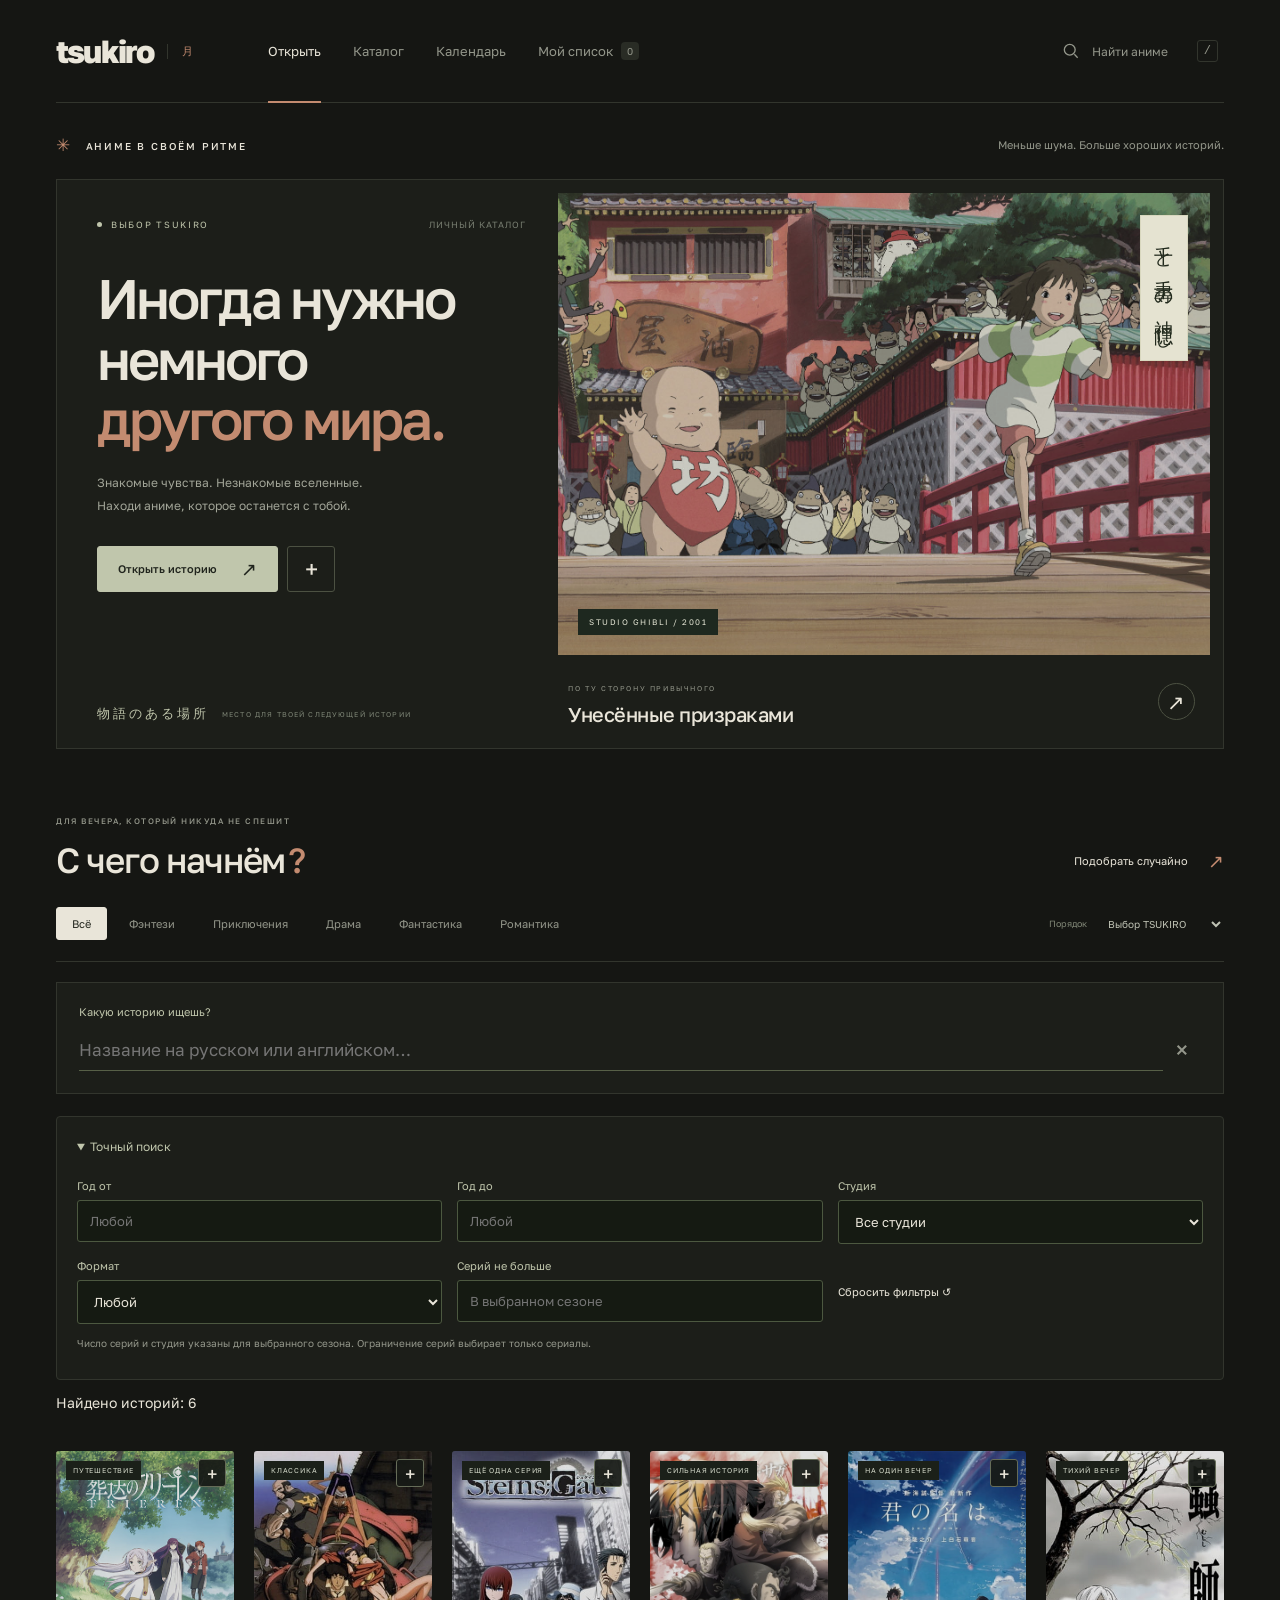
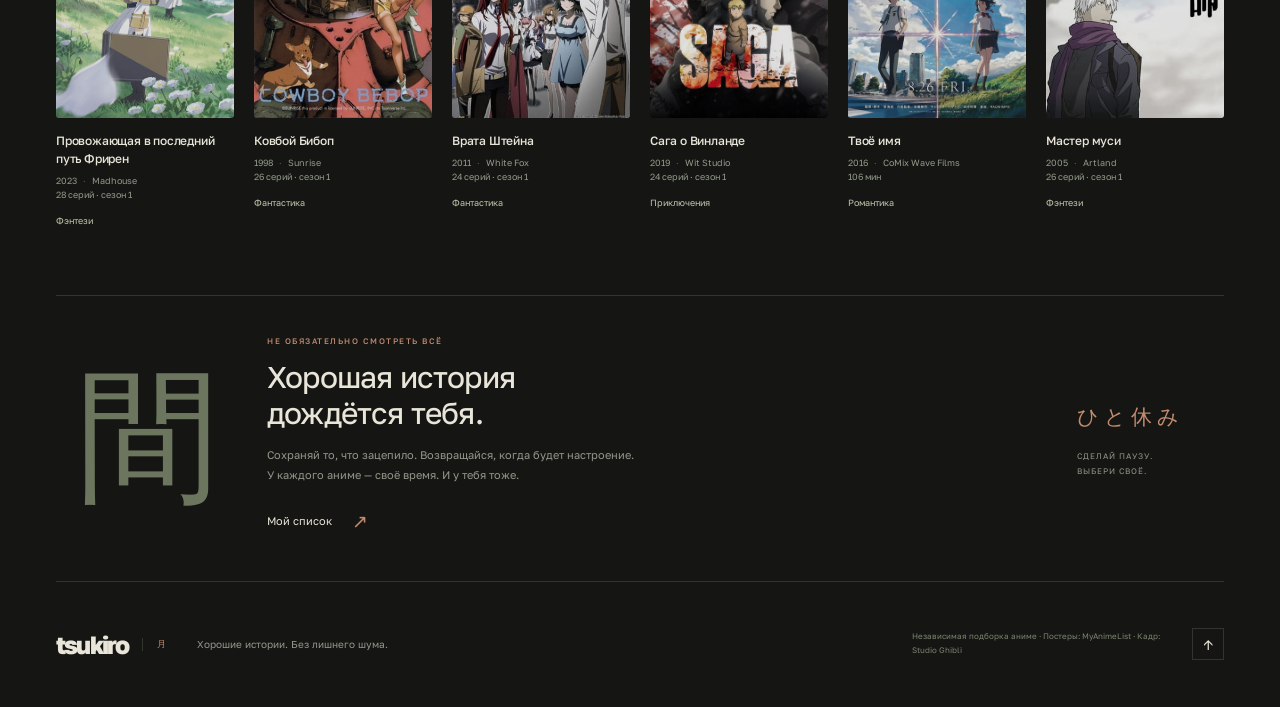
==== commit a84c7980: "Add live episode calendar to standalone Tsukiro draft" ====
--- a/draft/index.html
+++ b/draft/index.html
@@ -56,13 +56,15 @@
 @media(max-width:600px){.header .logo{font-size:25px;letter-spacing:-1.2px}}
   .advanced{margin-top:22px;border:1px solid var(--line);background:var(--panel);padding:17px 20px;border-radius:4px}.advanced summary{cursor:pointer;font-size:12px;color:var(--sage);padding:5px 0}.advanced summary span{font-size:10px;color:var(--muted);margin-left:10px}.advanced-grid{display:grid;grid-template-columns:repeat(3,minmax(0,1fr));gap:15px;margin-top:20px}label{font-size:11px;color:var(--sage)}.advanced label,.personal label{display:flex;flex-direction:column;gap:8px}input[type=number],.advanced select,.personal select,.random-content select,.personal textarea{background:#151a12;border:1px solid #4c5840;border-radius:3px;color:var(--cream);padding:12px;min-width:0;width:100%;font-size:13px}input,select,textarea{font:inherit}.field-help{font-size:10px;line-height:1.8;color:var(--muted)}.library-tabs{display:flex;flex-wrap:wrap;gap:7px;padding:22px 0 0}.library-tab{border:1px solid var(--line);padding:10px 13px;font-size:11px;border-radius:4px;background:none;color:var(--muted)}.library-tab.active{background:var(--sage);color:var(--bg);border-color:var(--sage)}.card-personal{display:flex;align-items:center;justify-content:space-between;gap:4px;margin-top:9px;font-size:9px;color:var(--sage);min-height:18px}.card-personal .personal-rating{color:var(--accent);white-space:nowrap}.card-note-mark{font-size:9px;color:var(--muted)}#detail-dialog{width:min(1030px,calc(100% - 32px));padding-bottom:25px}#detail-dialog .detail-layout{grid-template-columns:32% 68%}#detail-dialog .detail-layout>img{max-height:690px;object-position:50% 20%}.detail-copy{padding-top:35px}.detail-copy h2{font-size:31px}.personal{border-top:1px solid #4c5840;padding-top:17px;margin-top:22px}.personal h3,.detail-extra h3{font-size:17px;font-weight:500;margin:0 0 18px}.personal-selects{display:grid;grid-template-columns:1fr 1fr;gap:13px;margin-bottom:17px}.personal textarea{resize:vertical;min-height:100px;line-height:1.7}.note-meta{display:flex;justify-content:space-between;gap:10px;font-size:9px;line-height:1.6;color:var(--muted);margin-top:8px}.detail-extra{border-top:1px solid #4c5840;margin:0 30px;padding-top:26px;display:grid;grid-template-columns:1fr 1.1fr;gap:30px}.characters{display:grid;gap:10px}.character{padding:12px;border:1px solid #3e4934;border-radius:3px}.character strong{font-size:12px;font-weight:500;display:block;margin-bottom:6px}.character p{font-size:11px;color:var(--muted);margin:0;line-height:1.7}.detail-extra ol{font-size:12px;line-height:1.9;padding-left:19px;margin-top:16px}.detail-extra li{padding-left:3px;margin-bottom:12px}#detail-dialog>.detail-note{margin:24px 30px 0}#random-dialog{width:min(650px,calc(100% - 32px))}.random-content{padding:40px 30px 30px}.random-content h2{font-size:30px;font-weight:500;letter-spacing:-.7px;margin:16px 0}.random-content .eyebrow{font-size:8px;color:var(--accent)}.random-grid{grid-template-columns:1fr 1fr;margin-bottom:22px}.random-grid label{display:flex;flex-direction:column;gap:8px}.check-label{display:flex;align-items:center;gap:10px;margin-top:15px;line-height:1.6;font-size:12px}.check-label input{accent-color:var(--sage);width:17px;height:17px;flex-shrink:0}.random-count{font-size:12px;line-height:1.8;margin:25px 0;color:var(--sage)}.random-actions{display:flex;gap:20px;align-items:center;flex-wrap:wrap}.button:disabled{opacity:.45;transform:none!important}.mobile-nav{display:none}.catalog-section:focus{outline:none}.filter-warning{color:var(--accent)}@media(max-width:850px){.advanced-grid{grid-template-columns:1fr 1fr}#detail-dialog .detail-layout{grid-template-columns:1fr 1.7fr}.detail-copy{padding:30px 23px}.detail-copy h2{font-size:26px}.personal-selects{grid-template-columns:1fr}.detail-extra{margin:0 23px;gap:24px}}@media(max-width:600px){body{padding-bottom:calc(78px + env(safe-area-inset-bottom))}.header nav{display:none}.header{justify-content:space-between;min-height:72px;height:72px}.search-trigger{margin-left:auto}.mobile-nav{position:fixed;bottom:0;left:0;right:0;z-index:4;display:grid;grid-template-columns:repeat(4,1fr);border-top:1px solid #4a553d;background:#1c2118;padding:8px 8px calc(8px + env(safe-area-inset-bottom));min-height:65px}.mobile-nav a,.mobile-nav button{font-size:10px;line-height:1.4;padding:4px;color:#a8b399;background:none;border:0;display:flex;flex-direction:column;align-items:center;justify-content:center;gap:4px;min-height:48px}.mobile-nav span{font-size:22px;line-height:1}.mobile-nav .active{color:var(--cream);background:#2b3523;border-radius:4px}.advanced{padding:13px}.advanced-grid{gap:12px}.advanced-grid .text-button{font-size:10px}input[type=number],.advanced select,.personal select,.random-content select,.personal textarea{font-size:16px;min-height:44px}.search-field input{font-size:16px}.library-tabs{flex-wrap:nowrap;overflow-x:auto;padding-bottom:8px;scrollbar-width:thin}.library-tab{white-space:nowrap;flex-shrink:0;min-height:42px}.anime-card .card-save{width:36px;height:36px;font-size:23px}.card-personal{font-size:9px;flex-wrap:wrap}#detail-dialog .detail-layout{display:block}#detail-dialog .detail-layout>img{height:230px;min-height:0;object-position:center 30%}.personal-selects{grid-template-columns:1fr 1fr}.detail-copy{padding:25px 20px}.detail-extra{grid-template-columns:1fr;margin:0 20px;gap:25px}.detail-copy h2{font-size:28px}.dialog-close{width:40px;height:40px;font-size:28px}.random-content{padding:40px 22px 25px}.random-content h2{font-size:27px}.random-grid{gap:13px}.random-grid label{font-size:10px}.random-actions .button{width:100%}.random-actions .text-button{width:100%;justify-content:center}.toast{bottom:calc(85px + env(safe-area-inset-bottom));z-index:20}.footer{padding-bottom:20px}.hero-actions .button{min-height:48px}.section-heading .text-button{font-size:0}}
 
+.schedule-section{padding:55px 0 65px}.schedule-heading{display:flex;justify-content:space-between;align-items:flex-end;gap:30px;margin-bottom:38px}.schedule-heading>.eyebrow,.schedule-heading .eyebrow{color:var(--accent);font-size:9px}.schedule-heading h1{font-size:clamp(43px,5.4vw,72px);line-height:1.05;letter-spacing:-2.7px;margin:20px 0}.schedule-heading h1 em{color:var(--accent)}.schedule-intro{font-size:13px;line-height:1.8;color:var(--muted);margin:0}.schedule-timezone{display:flex;align-items:center;gap:12px;color:var(--muted);padding-bottom:4px}.schedule-timezone-mark{font-size:26px;color:var(--accent)}.schedule-timezone div{display:flex;flex-direction:column;gap:6px}.schedule-timezone div span{font-size:8px;letter-spacing:1.4px}.schedule-timezone strong{font-size:11px;font-weight:500;color:var(--sage)}.schedule-panel{border:1px solid var(--line);background:var(--panel);padding:30px}.schedule-topline{display:flex;align-items:center;justify-content:space-between;gap:20px}.schedule-topline h2{font-size:25px;font-weight:500;letter-spacing:-.6px;margin:10px 0 0}.schedule-week-actions{display:flex;align-items:center;gap:8px}.schedule-arrow,.schedule-today,.schedule-refresh{background:none;color:var(--cream);border:1px solid #515c46;border-radius:3px;min-height:40px}.schedule-arrow{width:42px;font-size:19px}.schedule-today{padding:0 14px;font-size:10px}.schedule-arrow:disabled,.schedule-today:disabled{opacity:.35;cursor:not-allowed}.schedule-arrow:not(:disabled):hover,.schedule-today:not(:disabled):hover,.schedule-refresh:hover{background:#303a28}.schedule-days{display:grid;grid-template-columns:repeat(7,minmax(0,1fr));gap:8px;margin-top:25px}.schedule-day{min-width:0;min-height:82px;background:#171c14;border:1px solid #384331;color:var(--muted);border-radius:3px;display:flex;flex-direction:column;align-items:center;justify-content:center;gap:7px}.schedule-day span{font-size:9px;letter-spacing:1px}.schedule-day strong{font-size:21px;color:var(--cream);font-weight:500}.schedule-day small{font-size:8px;color:var(--muted)}.schedule-day.selected{background:var(--sage);border-color:var(--sage);color:#1b2517}.schedule-day.selected strong,.schedule-day.selected small{color:#1b2517}.schedule-toolbar{display:flex;align-items:center;justify-content:space-between;gap:10px;margin-top:28px;padding-bottom:20px;border-bottom:1px solid var(--line)}.schedule-filter{display:flex;gap:6px}.schedule-filter button{background:transparent;border:1px solid var(--line);border-radius:3px;padding:10px 14px;font-size:11px;color:var(--muted)}.schedule-filter button.selected{background:#e8e5d9;color:#1a2017;border-color:#e8e5d9}.schedule-filter span{display:inline-grid;place-items:center;min-width:17px;height:17px;margin-left:4px;border-radius:3px;background:#34412a;color:var(--cream);font-size:9px}.schedule-refresh{font-size:11px;padding:0 13px}.schedule-refresh:disabled{opacity:.45;cursor:wait}.schedule-day-heading{display:flex;align-items:baseline;justify-content:space-between;gap:15px;margin:25px 0 18px}.schedule-day-heading h3{font-size:21px;font-weight:500;letter-spacing:-.3px;margin:0}.schedule-day-heading span{font-size:10px;color:var(--muted)}.schedule-message{font-size:11px;line-height:1.8;color:var(--muted);margin:0 0 15px}.schedule-message.error{color:#e2aa90}.schedule-list{display:grid;grid-template-columns:repeat(2,minmax(0,1fr));gap:12px}.schedule-card{display:grid;grid-template-columns:75px minmax(0,1fr) auto;gap:15px;padding:12px;background:#171c14;border:1px solid #333f2c;border-radius:3px;min-height:128px}.schedule-card-poster{width:75px;height:104px;border-radius:2px;background:#34402c;object-fit:cover;color:var(--muted);font-size:9px}.schedule-card-info{min-width:0;display:flex;flex-direction:column;align-items:start;justify-content:center}.schedule-card-time{font-size:10px;letter-spacing:.6px;color:var(--accent);margin-bottom:8px}.schedule-card-title{font-size:13px;font-weight:500;line-height:1.45;color:var(--cream);margin:0}.schedule-card-subtitle{font-size:9px;line-height:1.55;color:var(--muted);margin:5px 0 0}.schedule-card-link{margin-top:10px;padding:0;border:0;background:none;color:var(--sage);font-size:10px;text-align:left;text-decoration:underline;text-underline-offset:3px}.schedule-card-link:hover{color:var(--cream)}.schedule-follow{align-self:start;white-space:nowrap;border:1px solid #58694a;border-radius:3px;background:none;color:var(--sage);padding:8px 10px;min-height:38px;font-size:10px}.schedule-follow.following{color:#20281b;background:var(--sage);border-color:var(--sage)}.schedule-empty{padding:40px 20px 45px;text-align:center}.schedule-empty>span{font-family:serif;color:var(--accent);font-size:42px}.schedule-empty h3{font-size:19px;font-weight:500;margin:14px 0}.schedule-empty p{font-size:11px;color:var(--muted);line-height:1.8;margin:0 auto 20px;max-width:400px}.schedule-disclaimer{display:flex;align-items:flex-start;gap:15px;padding:20px 4px;color:var(--muted)}.schedule-disclaimer>span{font-size:18px;color:var(--accent)}.schedule-disclaimer p{font-size:10px;line-height:1.9;margin:2px 0;max-width:900px}.schedule-disclaimer a{color:var(--sage);text-underline-offset:3px}.schedule-open{display:block!important}.schedule-mine-help{font-size:10px;line-height:1.8;color:var(--muted);margin:15px 0 0}@media(max-width:1000px){.schedule-card{grid-template-columns:65px minmax(0,1fr);gap:12px}.schedule-card-poster{width:65px;height:93px}.schedule-follow{grid-column:2;justify-self:start;padding:7px 10px}.schedule-card-info{justify-content:start}}@media(max-width:700px){.schedule-section{padding-top:38px}.schedule-heading{display:block;margin-bottom:26px}.schedule-heading h1{font-size:45px;letter-spacing:-2px}.schedule-timezone{margin-top:22px}.schedule-panel{padding:20px 16px}.schedule-topline h2{font-size:20px}.schedule-arrow{width:38px}.schedule-today{padding-inline:10px}.schedule-days{gap:4px;margin-top:20px}.schedule-day{min-height:67px;gap:5px}.schedule-day strong{font-size:18px}.schedule-day span{font-size:8px;letter-spacing:0}.schedule-day small{font-size:7px}.schedule-toolbar{margin-top:22px}.schedule-filter button{font-size:10px;padding:10px}.schedule-refresh{font-size:0;min-width:40px;padding:0}.schedule-refresh::first-letter{font-size:18px}.schedule-list{grid-template-columns:1fr}.schedule-card{grid-template-columns:65px minmax(0,1fr) auto;min-height:110px;gap:10px}.schedule-card-poster{width:65px;height:88px}.schedule-follow{grid-column:3;grid-row:1;justify-self:end}.schedule-card-title{font-size:12px}.schedule-card-subtitle{font-size:9px}.schedule-day-heading h3{font-size:18px}.schedule-disclaimer p{font-size:10px}.mobile-nav{grid-template-columns:repeat(5,1fr)}.mobile-nav a,.mobile-nav button{font-size:9px}.mobile-nav span{font-size:20px}}@media(max-width:370px){.schedule-panel{padding:16px 12px}.schedule-day{min-height:60px}.schedule-day strong{font-size:16px}.schedule-card{grid-template-columns:58px minmax(0,1fr)}.schedule-card-poster{width:58px;height:80px}.schedule-follow{grid-column:2;grid-row:2;justify-self:start}.schedule-card-info{grid-column:2}.schedule-timezone strong{font-size:10px}}
+
 </style>
 
 </head>
 <body>
   <header class="header wrap">
     <a href="#" class="logo" aria-label="TSUKIRO — на главную">tsukiro<span class="logo-mark">月</span></a>
-    <nav aria-label="Основная навигация"><a href="#discover" class="nav-link active" data-nav="discover">Открыть</a><a href="#catalog" class="nav-link" data-nav="catalog">Каталог</a><a href="#saved" class="nav-link" data-nav="saved">Мой список <span id="saved-count">0</span></a></nav>
+    <nav aria-label="Основная навигация"><a href="#discover" class="nav-link active" data-nav="discover">Открыть</a><a href="#catalog" class="nav-link" data-nav="catalog">Каталог</a><a href="#schedule" class="nav-link" data-nav="schedule">Календарь</a><a href="#saved" class="nav-link" data-nav="saved">Мой список <span id="saved-count">0</span></a></nav>
     <button class="search-trigger" id="open-search" aria-label="Поиск по каталогу"><svg viewBox="0 0 24 24" fill="none" stroke="currentColor" stroke-width="1.6"><circle cx="10.5" cy="10.5" r="6.5"/><path d="m16 16 4 4"/></svg><span>Найти аниме</span><kbd>/</kbd></button>
   </header>
   <main class="wrap">
@@ -71,6 +73,19 @@
       <div class="hero-copy"><div class="hero-label"><span class="dot"></span> ВЫБОР TSUKIRO <span class="edition">ЛИЧНЫЙ КАТАЛОГ</span></div><h1 id="hero-title">Иногда нужно<br>немного<br><em>другого мира.</em></h1><p class="hero-desc">Знакомые чувства. Незнакомые вселенные.<br>Находи аниме, которое останется с тобой.</p><div class="hero-actions"><button class="button primary" data-detail="spirited">Открыть историю <span>↗</span></button><button class="button square save-button" data-save="spirited" aria-label="Сохранить «Унесённые призраками»" aria-pressed="false">+</button></div><div class="hero-foot"><span class="vertical-jp" lang="ja">物語のある場所</span><span>МЕСТО ДЛЯ ТВОЕЙ СЛЕДУЮЩЕЙ ИСТОРИИ</span></div></div>
       <div class="hero-art"><div class="art-frame"><img id="hero-image" alt="Тихиро бежит по красному мосту в мире духов" fetchpriority="high"><span class="art-stamp" lang="ja">千と千尋の神隠し</span><span class="art-number">STUDIO GHIBLI / 2001</span></div><div class="feature-caption"><div><span class="overline">ПО ТУ СТОРОНУ ПРИВЫЧНОГО</span><h2>Унесённые призраками</h2></div><button class="round-button" data-detail="spirited" aria-label="Об аниме «Унесённые призраками»">↗</button></div></div>
     </section>
+<section class="schedule-section" id="schedule" aria-labelledby="schedule-title" hidden>
+  <div class="schedule-heading"><div><p class="eyebrow">НЕ ПРОПУСТИ СЛЕДУЮЩУЮ ИСТОРИЮ</p><h1 id="schedule-title">Календарь <em>серий.</em></h1><p class="schedule-intro">Ближайшие серии по дням. Следи за любимыми историями в своём ритме.</p></div><div class="schedule-timezone"><span class="schedule-timezone-mark" aria-hidden="true">◷</span><div><span>ВАШЕ МЕСТНОЕ ВРЕМЯ</span><strong id="schedule-timezone">Определяем часовой пояс…</strong></div></div></div>
+  <div class="schedule-panel"><div class="schedule-topline"><div><p class="eyebrow muted">РАСПИСАНИЕ НА НЕДЕЛЮ</p><h2 id="schedule-range">Загружаем даты…</h2></div><div class="schedule-week-actions"><button class="schedule-today" id="schedule-today">Сегодня</button><button class="schedule-arrow" id="schedule-prev" aria-label="Предыдущая неделя">←</button><button class="schedule-arrow" id="schedule-next" aria-label="Следующая неделя">→</button></div></div>
+    <div class="schedule-days" id="schedule-days" role="group" aria-label="Выбор дня недели"></div>
+    <div class="schedule-toolbar"><div class="schedule-filter" role="group" aria-label="Фильтр календаря"><button class="selected" id="schedule-all" aria-pressed="true">Все серии</button><button id="schedule-mine" aria-pressed="false">Мои аниме <span id="schedule-follow-count">0</span></button></div><button class="schedule-refresh" id="schedule-refresh">↻ Обновить</button></div>
+    <p class="schedule-mine-help">«Следить» добавляет тайтл в фильтр «Мои аниме» на этом устройстве. Здесь также учитываются тайтлы из твоего списка. Уведомления не отправляются.</p>
+    <div class="schedule-day-heading"><h3 id="schedule-day-title">Ближайшие серии</h3><span id="schedule-day-count"></span></div>
+    <p class="schedule-message" id="schedule-status" role="status" aria-live="polite">Расписание ещё не загружено.</p><div class="schedule-list" id="schedule-list"></div>
+    <div class="schedule-empty" id="schedule-empty" hidden><span aria-hidden="true">☾</span><h3 id="schedule-empty-title">На этот день пока нет серий</h3><p id="schedule-empty-text">Выбери другой день или загляни позже.</p><button class="button" id="schedule-empty-all" hidden>Показать все серии</button></div>
+  </div>
+  <div class="schedule-disclaimer"><span aria-hidden="true">✳</span><p>Данные: <a href="https://shikimori.io/" target="_blank" rel="noopener noreferrer">Shikimori ↗</a>. Показана ближайшая объявленная серия каждого тайтла; прошедшие серии могут исчезать, а время и даты — меняться. Озвучка или субтитры могут появиться позже оригинального эфира.</p></div>
+</section>
+
     <section class="catalog-section" id="catalog" aria-labelledby="catalog-title">
       <div class="section-heading"><div><p class="eyebrow muted" id="catalog-eyebrow">ДЛЯ ВЕЧЕРА, КОТОРЫЙ НИКУДА НЕ СПЕШИТ</p><h2 id="catalog-title">С чего начнём<span class="accent">?</span></h2></div><button class="text-button" id="random-pick">Подобрать случайно <span>↗</span></button></div>
       <div class="catalog-tools"><div class="filters" role="group" aria-label="Фильтр по жанрам"><button class="filter selected" data-filter="all" aria-pressed="true">Всё</button><button class="filter" data-filter="Фэнтези" aria-pressed="false">Фэнтези</button><button class="filter" data-filter="Приключения" aria-pressed="false">Приключения</button><button class="filter" data-filter="Драма" aria-pressed="false">Драма</button><button class="filter" data-filter="Фантастика" aria-pressed="false">Фантастика</button><button class="filter" data-filter="Романтика" aria-pressed="false">Романтика</button></div><label class="sort">Порядок <select id="sort" aria-label="Сортировка каталога"><option value="editorial">Выбор TSUKIRO</option><option value="newest">Сначала новые</option><option value="oldest">Сначала классика</option><option value="title">По алфавиту</option></select></label></div>
@@ -86,7 +101,7 @@
 <dialog id="random-dialog" aria-labelledby="random-title"><button class="dialog-close" id="close-random" aria-label="Закрыть случайный выбор">×</button><div class="random-content"><p class="eyebrow">ПУСТЬ ИСТОРИЯ НАЙДЁТ ТЕБЯ</p><h2 id="random-title">Случайность с характером.</h2><p class="field-help">Учитываются текущий поиск, фильтры каталога и раздел «Мой список», если он открыт.</p><div class="advanced-grid random-grid"><label>Формат<select id="random-format"><option value="">Любой</option><option>Сериал</option><option>Фильм</option></select></label><label>Жанр<select id="random-genre"><option value="">Любой</option></select></label><label>Сериал до N серий<input id="random-episodes" type="number" min="1" max="2000" placeholder="Без ограничения"></label><label>Фильм до N минут<input id="random-minutes" type="number" min="1" max="1000" placeholder="Без ограничения"></label></div><label class="check-label"><input type="checkbox" id="random-unseen" checked> Исключить просмотренное и брошенное</label><label class="check-label"><input type="checkbox" id="random-planned"> Только «Хочу посмотреть»</label><p class="random-count" id="random-count" role="status"></p><div class="random-actions"><button class="button primary" id="random-go">Найти историю ↗</button><button class="text-button" id="random-reset">Сбросить условия</button></div></div></dialog>
   <div class="toast" id="toast" role="status"></div>
 
-<nav class="mobile-nav" aria-label="Мобильная навигация"><a href="#discover" data-mobile="discover"><span aria-hidden="true">⌂</span>Главная</a><a href="#catalog" data-mobile="catalog"><span aria-hidden="true">▦</span>Каталог</a><a href="#saved" data-mobile="saved"><span aria-hidden="true">♡</span>Мой список</a><button id="mobile-random"><span aria-hidden="true">⚄</span>Случайно</button></nav><script>
+<nav class="mobile-nav" aria-label="Мобильная навигация"><a href="#discover" data-mobile="discover"><span aria-hidden="true">⌂</span>Главная</a><a href="#catalog" data-mobile="catalog"><span aria-hidden="true">▦</span>Каталог</a><a href="#schedule" data-mobile="schedule"><span aria-hidden="true">▤</span>Серии</a><a href="#saved" data-mobile="saved"><span aria-hidden="true">♡</span>Мой список</a><button id="mobile-random"><span aria-hidden="true">⚄</span>Случайно</button></nav><script>
 'use strict';
 const anime=[{"id":"frieren","title":"Провожающая в последний путь Фрирен","original":"Sousou no Frieren","year":2023,"type":"Сериал","length":"28 серий","studio":"Madhouse","genres":["Фэнтези","Приключения","Драма"],"image":"frieren.jpg","label":"ПУТЕШЕСТВИЕ","description":"Большое приключение закончилось. Но для эльфийки Фрирен, которая живёт сотни лет, всё только начинается: новое путешествие помогает ей понять людей, с которыми она когда-то спасла мир. Неспешная история о памяти, времени и ценности обычных встреч.","episodes":28,"minutes":24,"characters":[["Фрирен","Эльфийка-маг, заново открывающая мир людей."],["Ферн","Молодая волшебница, ученица Фрирен."],["Штарк","Воин и спутник в новом путешествии."]],"order":["«Провожающая в последний путь Фрирен»: первый сезон, 28 серий."],"orderNote":"В подборке представлены сведения первого сезона. Это не полный список последующих релизов."},{"id":"bebop","title":"Ковбой Бибоп","original":"Cowboy Bebop","year":1998,"type":"Сериал","length":"26 серий","studio":"Sunrise","genres":["Фантастика","Приключения","Драма"],"image":"bebop.jpg","label":"КЛАССИКА","description":"Охотники за головами на корабле «Бибоп» скитаются по Солнечной системе. Неудачные задания, джаз и прошлое, от которого невозможно улететь. Космический вестерн с узнаваемым ритмом и тихой меланхолией между перестрелками.","episodes":26,"minutes":24,"characters":[["Спайк Шпигель","Охотник за головами с непростым прошлым."],["Джет Блэк","Бывший полицейский и владелец «Бибопа»."],["Фэй Валентайн","Азартная охотница за головами."],["Эд","Юный компьютерный гений."]],"order":["«Ковбой Бибоп» (1998): 26 серий.","Фильм «Ковбой Бибоп: Достучаться до небес» (2001): дополнительная история."],"orderNote":"Фильм хронологически расположен между 22-й и 23-й сериями; при первом знакомстве его удобно посмотреть после сериала."},{"id":"steins","title":"Врата Штейна","original":"Steins;Gate","year":2011,"type":"Сериал","length":"24 серии","studio":"White Fox","genres":["Фантастика","Драма"],"image":"steins.jpg","label":"ЕЩЁ ОДНА СЕРИЯ","description":"Компания друзей в Акихабаре случайно находит способ отправлять сообщения в прошлое. Забавные эксперименты постепенно превращаются в запутанную историю, где каждое решение меняет чужие жизни. История о времени, выборе и цене второго шанса.","episodes":24,"minutes":24,"characters":[["Ринтаро Окабэ","Основатель лаборатории гаджетов будущего."],["Курису Макисэ","Исследовательница, вовлечённая в эксперименты."],["Маюри Сиина","Подруга детства Окабэ."],["Итару Хасида","Программист и участник лаборатории."]],"order":["«Врата Штейна» (2011): основной сериал, 24 серии.","Дополнительный эпизод 25 и фильм «Зона загрузки дежавю» — по желанию.","Для альтернативной ветки: эпизод 23β оригинального сериала, затем «Врата Штейна 0» (2018), 23 серии."],"orderNote":"«Врата Штейна 0» — альтернативная ветка событий, а не обычный следующий сезон. Начинай с сериала 2011 года."},{"id":"vinland","title":"Сага о Винланде","original":"Vinland Saga","year":2019,"type":"Сериал","length":"24 серии · сезон 1","studio":"Wit Studio","genres":["Приключения","Драма"],"image":"vinland.jpg","label":"СИЛЬНАЯ ИСТОРИЯ","description":"Молодой Торфинн оказывается среди викингов и живёт мечтой о мести. За суровым миром сражений постепенно открываются вопросы о свободе, смысле силы и земле без войны. Историческая драма о долгом пути к самому себе.","episodes":24,"minutes":24,"characters":[["Торфинн","Юный воин, ищущий свой путь."],["Аскеладд","Предводитель отряда викингов."],["Кнуд","Датский принц."]],"order":["«Сага о Винланде»: сезон 1 (2019), 24 серии, Wit Studio.","«Сага о Винланде»: сезон 2 (2023), 24 серии, MAPPA."],"orderNote":"Фильтры по году, студии и числу серий в этой карточке относятся к первому сезону."},{"id":"your-name","title":"Твоё имя","original":"Kimi no Na wa.","year":2016,"type":"Фильм","length":"106 минут","studio":"CoMix Wave Films","genres":["Романтика","Фэнтези","Драма"],"image":"your-name.jpg","label":"НА ОДИН ВЕЧЕР","description":"Школьница из маленького городка и парень из Токио начинают просыпаться в телах друг друга. Они оставляют записки, спорят и постепенно сближаются. Но расстояние между ними оказывается сложнее, чем кажется. Нежная история о связи, которую трудно объяснить.","episodes":0,"minutes":106,"characters":[["Мицуха Миямидзу","Школьница из небольшого горного городка."],["Таки Татибана","Старшеклассник, живущий в Токио."]],"order":["«Твоё имя» (2016): полнометражный фильм, 106 минут."],"orderNote":"Самостоятельная история. Предварительный просмотр других произведений не требуется."},{"id":"mushishi","title":"Мастер муси","original":"Mushishi","year":2005,"type":"Сериал","length":"26 серий · сезон 1","studio":"Artland","genres":["Фэнтези","Приключения"],"image":"mushishi.jpg","label":"ТИХИЙ ВЕЧЕР","description":"Странник Гинко изучает муси — необычные формы жизни, существующие рядом с людьми. В каждой деревне его ждёт новая встреча и своя тайна. Созерцательные истории о природе, принятии и тонком равновесии живого мира.","episodes":26,"minutes":24,"characters":[["Гинко","Странствующий исследователь муси."],["Адасино","Врач и знакомый Гинко."],["Танъю","Хранительница записей о муси."]],"order":["«Мастер муси»: первый сезон (2005–2006), 26 серий.","Специальный выпуск «Мастер муси» (2014).","«Мастер муси: Следующая глава» (2014): две части, всего 20 серий; дополнительные спецвыпуски — по желанию.","Фильм «Мастер муси: Капли колокольчиков» (2015)."],"orderNote":"Большинство историй самостоятельны. Число серий в фильтрах относится к первому сезону."},{"id":"spirited","title":"Унесённые призраками","original":"Sen to Chihiro no Kamikakushi","year":2001,"type":"Фильм","length":"125 минут","studio":"Studio Ghibli","genres":["Фэнтези","Приключения"],"image":"spirited-away.jpg","label":"ВЫБОР TSUKIRO","description":"По дороге в новый дом Тихиро и её родители попадают в загадочный город. Чтобы спасти семью, девочке предстоит найти работу в купальне для духов, подружиться с необычными существами и не забыть своё имя. Мир Хаяо Миядзаки, в который хочется возвращаться.","episodes":0,"minutes":125,"characters":[["Тихиро Огино","Девочка, оказавшаяся в мире духов."],["Хаку","Загадочный помощник Тихиро."],["Юбаба","Хозяйка купальни для духов."],["Безликий","Молчаливый дух с необычными способностями."]],"order":["«Унесённые призраками» (2001): полнометражный фильм, 125 минут."],"orderNote":"Самостоятельная история Хаяо Миядзаки. Продолжений для понимания сюжета не требуется."}];
 const embeddedImages={"bebop.jpg":"[data-uri]","frieren.jpg":"[data-uri]